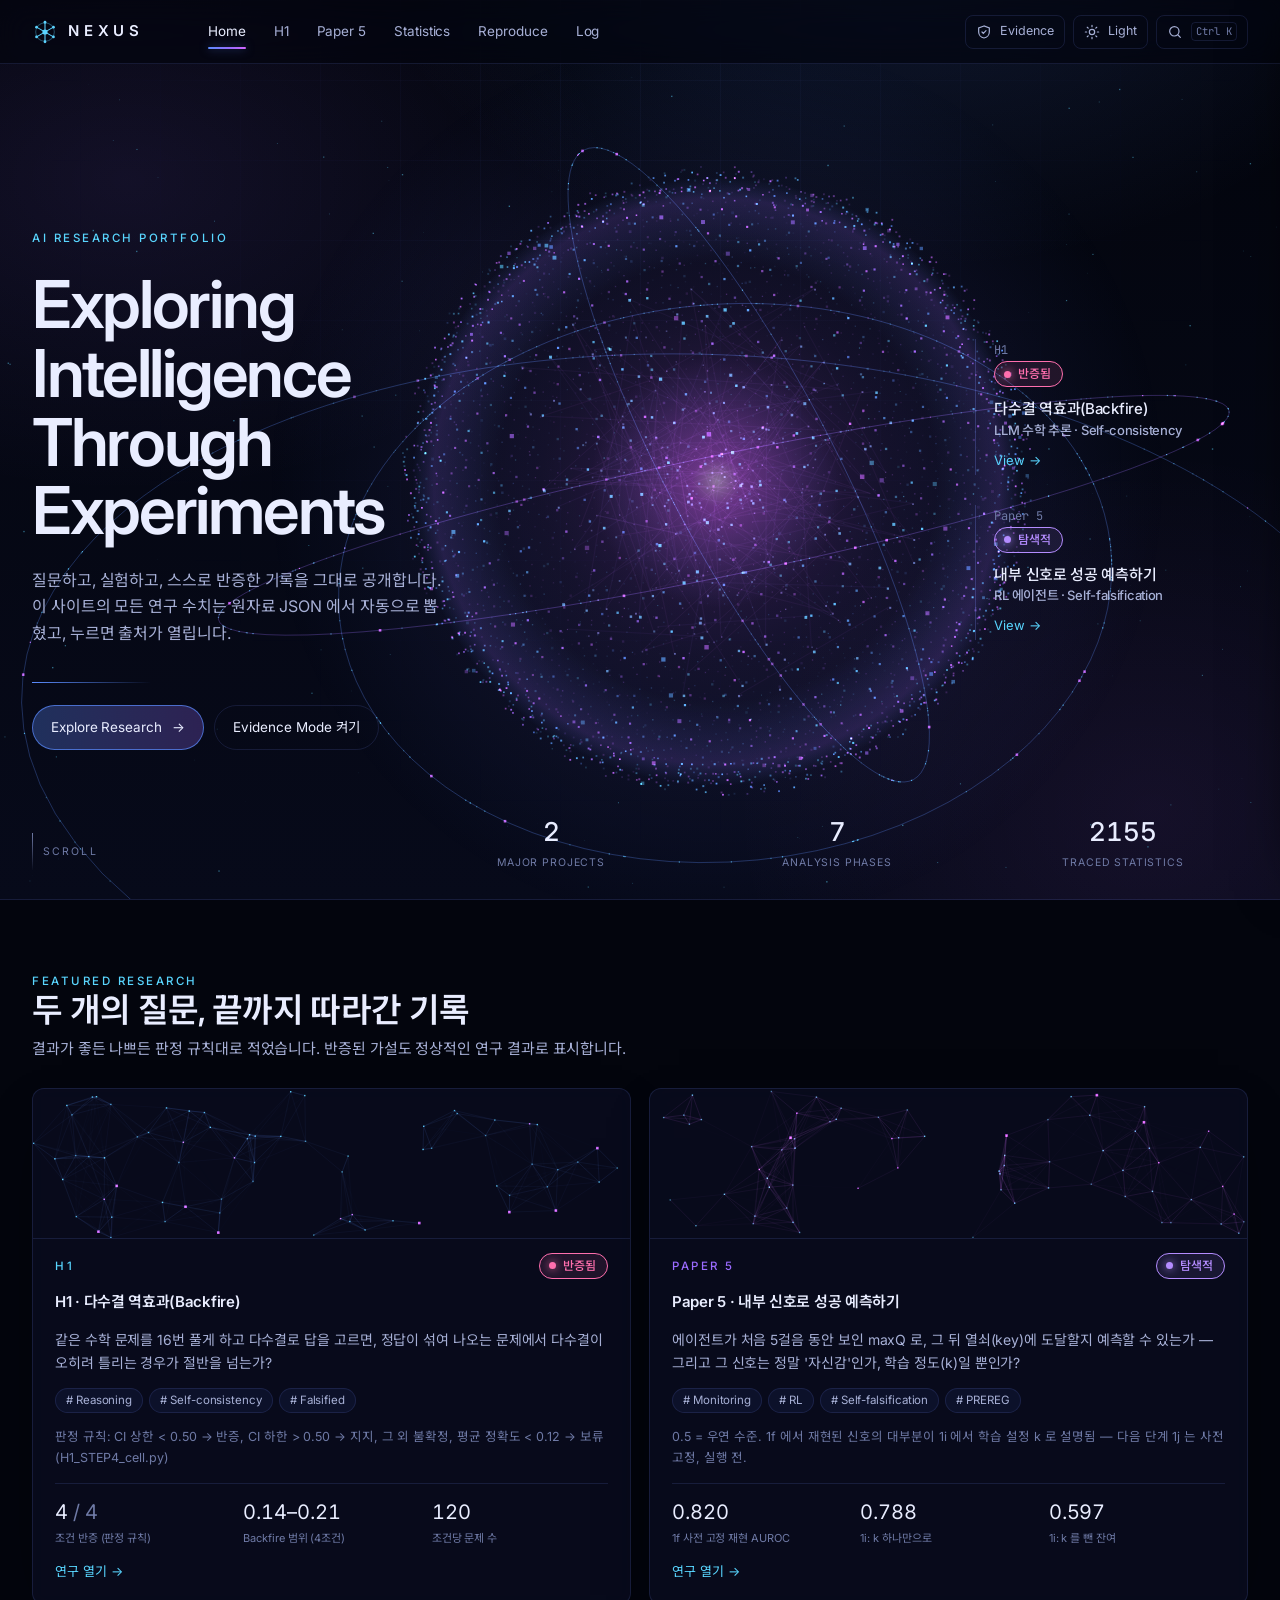
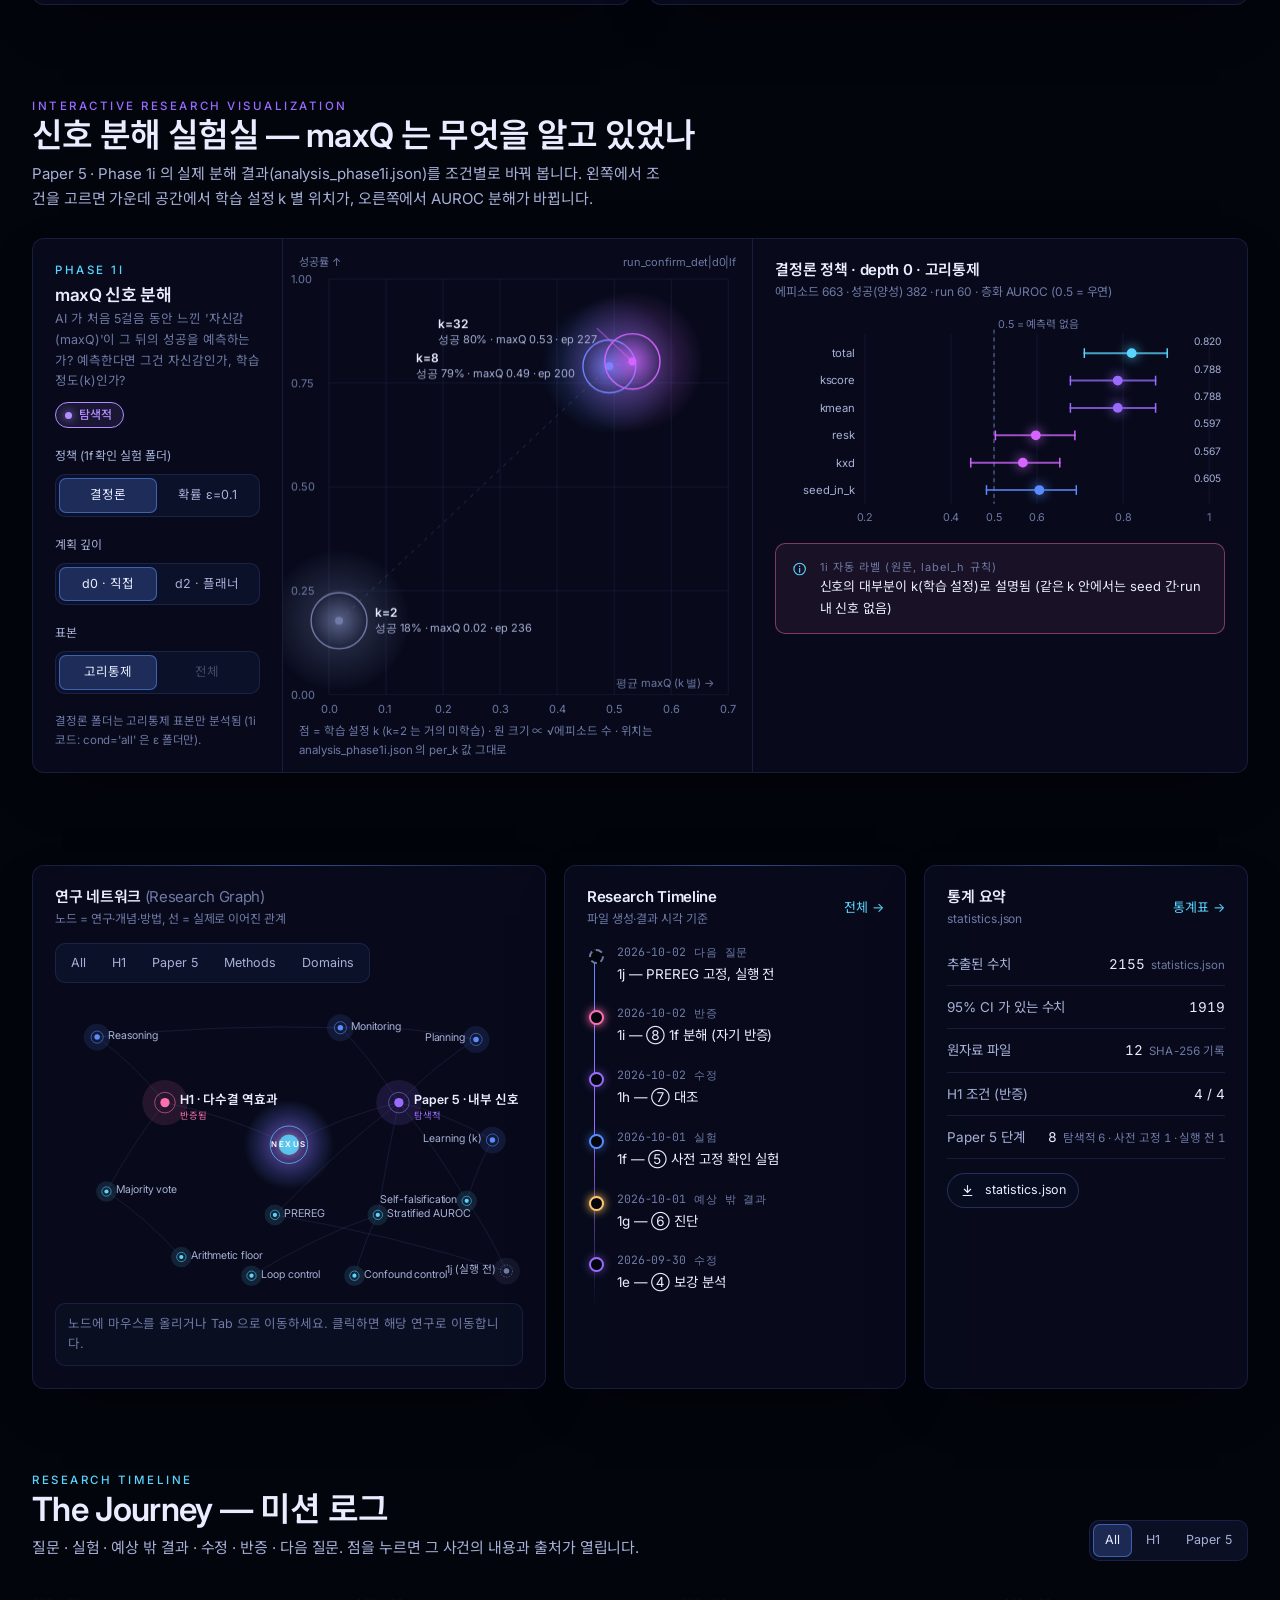
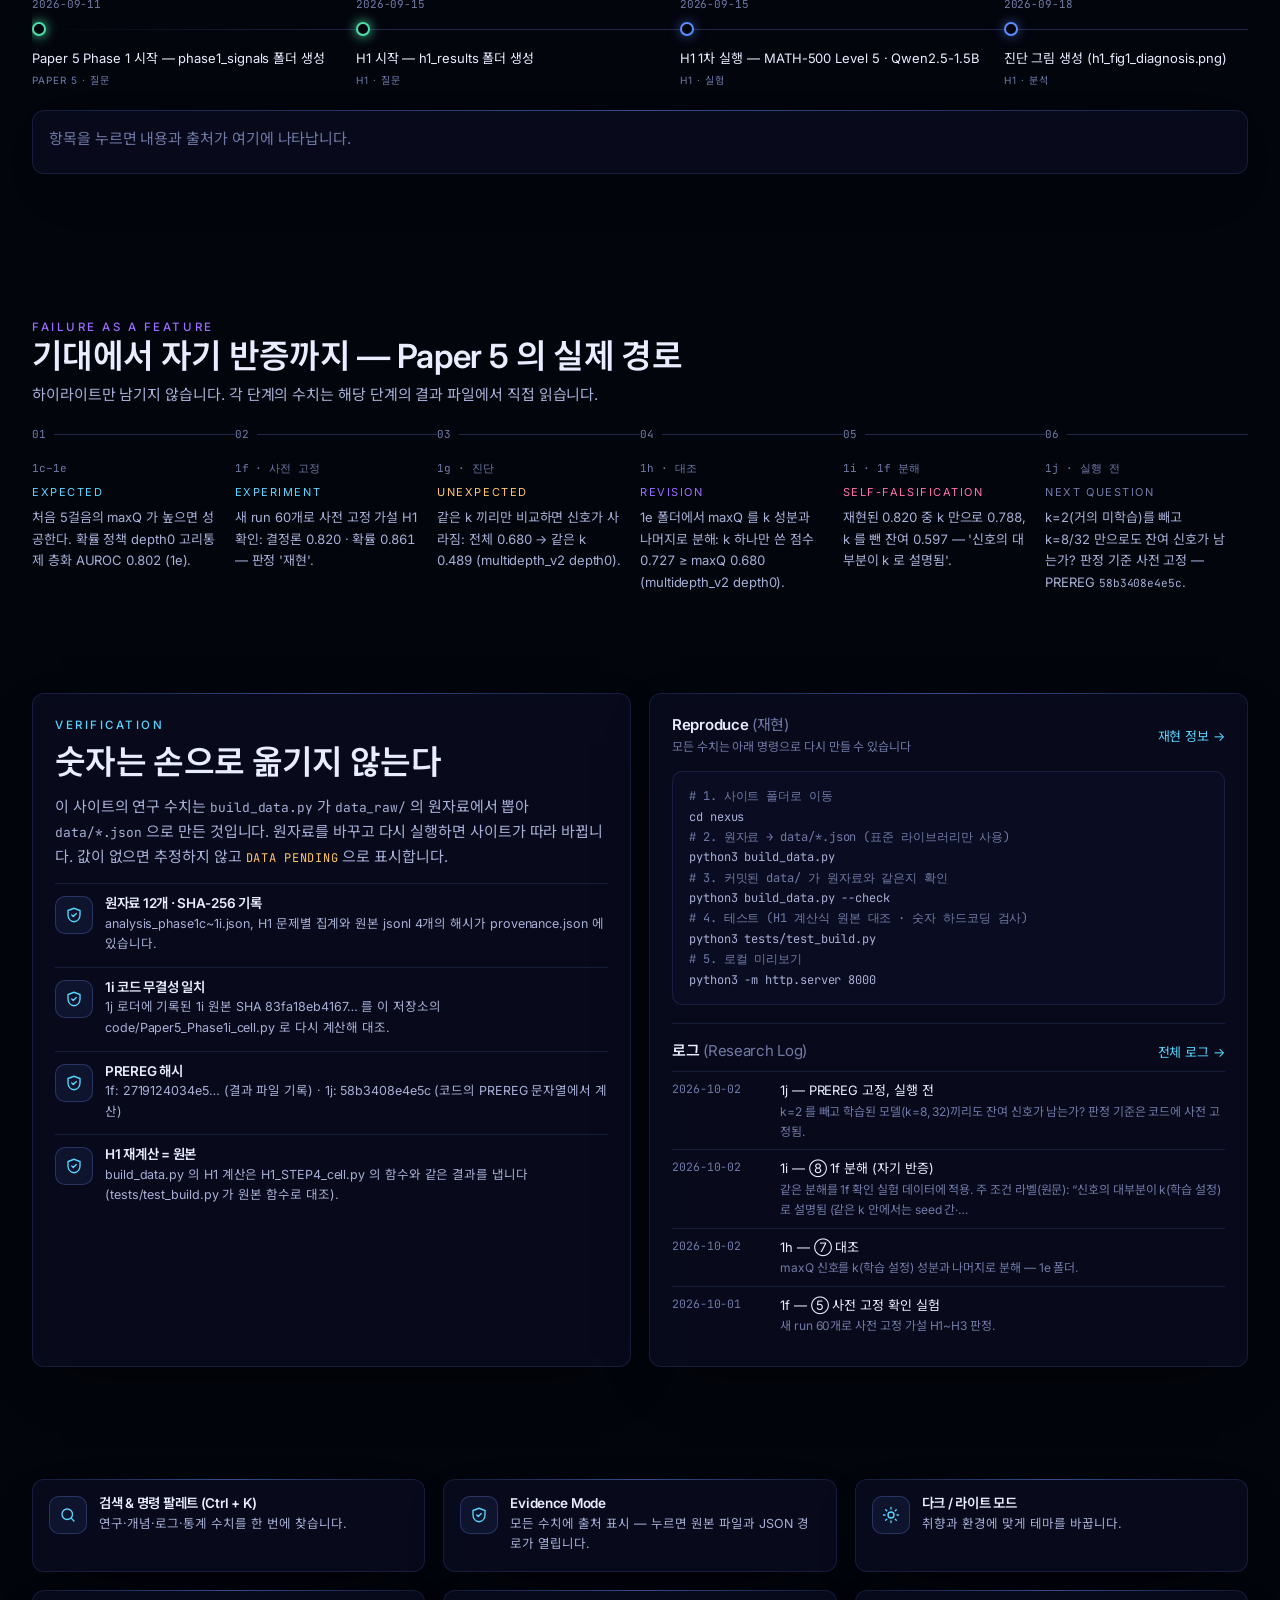
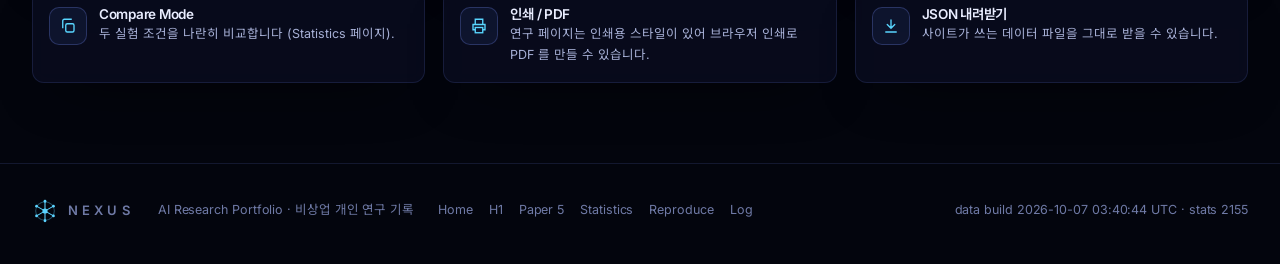
==== index.html @ f52b0b46 "NEXUS: research portfolio site WIP — build_data.py, data, design system, home Co-Authored-By: Claude" ====
<!doctype html>
<html lang="ko" class="no-js">
<head>
<meta charset="utf-8">
<meta name="viewport" content="width=device-width, initial-scale=1">
<title>NEXUS — AI Research Portfolio</title>
<meta name="description" content="NEXUS: 실제 AI 실험(H1 다수결 역효과, Paper 5 내부 신호 모니터링)의 질문·실험·반증·재현 정보를 원자료에서 직접 보여 주는 연구 포트폴리오.">
<meta name="theme-color" content="#03050d">
<link rel="icon" href="assets/img/favicon.svg" type="image/svg+xml">
<link rel="preconnect" href="https://fonts.googleapis.com"><link rel="preconnect" href="https://fonts.gstatic.com" crossorigin>
<link href="https://fonts.googleapis.com/css2?family=Inter:wght@300;400;500;600&family=JetBrains+Mono:wght@400;500&family=Noto+Sans+KR:wght@300;400;500;600&display=swap" rel="stylesheet">
<link rel="stylesheet" href="assets/css/nexus.css">
<script>try{document.documentElement.dataset.theme=localStorage.getItem("nexus-theme")||"dark"}catch(e){document.documentElement.dataset.theme="dark"}</script>
</head>
<body data-root="./" data-page="home">
<a class="skip" href="#main">본문으로 건너뛰기</a>
<header id="nav"><noscript><nav class="wrap"><a href="./">NEXUS</a> · <a href="h1/">H1</a> · <a href="paper5/">Paper 5</a> · <a href="statistics/">Statistics</a> · <a href="reproduce/">Reproduce</a> · <a href="log/">Log</a></nav></noscript></header>

<main id="main">
  <!-- HERO -->
  <section class="hero" aria-labelledby="hero-title">
    <div class="hero-canvas" aria-hidden="true"><canvas id="hero-canvas"></canvas></div>
    <div class="wrap">
      <div class="hero-left">
        <div class="kicker">AI Research Portfolio</div>
        <h1 class="h-display" id="hero-title">Exploring<br>Intelligence<br>Through<br>Experiments</h1>
        <p class="lead">질문하고, 실험하고, 스스로 반증한 기록을 그대로 공개합니다.<br>이 사이트의 모든 연구 수치는 원자료 JSON 에서 자동으로 뽑혔고, 누르면 출처가 열립니다.</p>
        <div class="rule"></div>
        <div style="display:flex;gap:10px;flex-wrap:wrap">
          <a class="btn primary" href="#research">Explore Research <span aria-hidden="true">→</span></a>
          <button class="btn ghost" type="button" id="hero-evidence">Evidence Mode 켜기</button>
        </div>
      </div>
      <div class="hero-right" id="hero-cards" aria-label="대표 연구"></div>
    </div>
    <div class="hero-stats" id="hero-stats" aria-label="사이트 요약 수치"></div>
    <div class="scroll-hint" aria-hidden="true">SCROLL</div>
  </section>

  <!-- FEATURED -->
  <section class="section" id="research" aria-labelledby="feat-title">
    <div class="wrap">
      <div class="section-head reveal">
        <div><div class="kicker">Featured Research</div><h2 class="h-section" id="feat-title">두 개의 질문, 끝까지 따라간 기록</h2>
        <p>결과가 좋든 나쁘든 판정 규칙대로 적었습니다. 반증된 가설도 정상적인 연구 결과로 표시합니다.</p></div>
      </div>
      <div class="grid g2" id="feat-cards"></div>
    </div>
  </section>

  <!-- LAB -->
  <section class="section" id="lab" aria-labelledby="lab-title" style="padding-top:20px">
    <div class="wrap">
      <div class="section-head reveal">
        <div><div class="kicker v">Interactive Research Visualization</div><h2 class="h-section" id="lab-title">신호 분해 실험실 — maxQ 는 무엇을 알고 있었나</h2>
        <p>Paper 5 · Phase 1i 의 실제 분해 결과(analysis_phase1i.json)를 조건별로 바꿔 봅니다. 왼쪽에서 조건을 고르면 가운데 공간에서 학습 설정 k 별 위치가, 오른쪽에서 AUROC 분해가 바뀝니다.</p></div>
      </div>
      <div class="panel lab reveal" id="lab-panel">
        <div class="ctrl" id="lab-ctrl"></div>
        <div class="stage"><div class="stage-top"><span>성공률 ↑</span><span id="lab-stage-key"></span></div><canvas id="lab-canvas" role="img" aria-label="학습 설정 k 별 평균 maxQ(가로)와 성공률(세로). 원 크기는 에피소드 수."></canvas><div class="stage-cap" id="lab-cap"></div></div>
        <div class="lab-out" id="lab-out"></div>
      </div>
    </div>
  </section>

  <!-- MAP / TIMELINE / STATS -->
  <section class="section" id="map" aria-labelledby="map-title" style="padding-top:20px">
    <div class="wrap">
      <div class="grid g-12-5" style="grid-template-columns:minmax(0,1.35fr) minmax(0,.9fr) minmax(0,.85fr)">
        <div class="panel reveal">
          <div class="panel-title"><div><h3 id="map-title">연구 네트워크 <span class="faint" style="font-weight:400">(Research Graph)</span></h3><div class="sub">노드 = 연구·개념·방법, 선 = 실제로 이어진 관계</div></div></div>
          <div id="graph"></div>
        </div>
        <div class="panel reveal">
          <div class="panel-title"><div><h3>Research Timeline</h3><div class="sub">파일 생성·결과 시각 기준</div></div><a class="link-arrow" href="log/">전체 →</a></div>
          <ul class="tl" id="tl-mini"></ul>
        </div>
        <div class="panel reveal">
          <div class="panel-title"><div><h3>통계 요약</h3><div class="sub">statistics.json</div></div><a class="link-arrow" href="statistics/">통계표 →</a></div>
          <div id="stat-summary"></div>
        </div>
      </div>
      <style>@media (max-width:1080px){#map .grid{grid-template-columns:minmax(0,1fr)!important}}</style>
    </div>
  </section>

  <!-- MISSION LOG -->
  <section class="section" id="mission" aria-labelledby="mission-title" style="padding-top:10px">
    <div class="wrap">
      <div class="section-head reveal"><div><div class="kicker">Research Timeline</div><h2 class="h-section" id="mission-title">The Journey — 미션 로그</h2>
        <p>질문 · 실험 · 예상 밖 결과 · 수정 · 반증 · 다음 질문. 점을 누르면 그 사건의 내용과 출처가 열립니다.</p></div>
        <div class="seg" role="group" aria-label="타임라인 필터" id="tl-filter"><button aria-pressed="true" data-f="all">All</button><button aria-pressed="false" data-f="h1">H1</button><button aria-pressed="false" data-f="paper5">Paper 5</button></div>
      </div>
      <div id="htl" class="reveal"></div>
    </div>
  </section>

  <!-- FAILURE CHAIN -->
  <section class="section" id="chain" aria-labelledby="chain-title">
    <div class="wrap">
      <div class="section-head reveal"><div><div class="kicker v">Failure as a Feature</div><h2 class="h-section" id="chain-title">기대에서 자기 반증까지 — Paper 5 의 실제 경로</h2>
        <p>하이라이트만 남기지 않습니다. 각 단계의 수치는 해당 단계의 결과 파일에서 직접 읽습니다.</p></div></div>
      <div class="chain reveal" id="chain-steps"></div>
    </div>
  </section>

  <!-- VERIFICATION -->
  <section class="section" id="verify" aria-labelledby="verify-title" style="padding-top:10px">
    <div class="wrap">
      <div class="grid g2">
        <div class="panel reveal">
          <div class="kicker">Verification</div>
          <h2 class="h-section" id="verify-title" style="margin:8px 0 14px">숫자는 손으로 옮기지 않는다</h2>
          <p class="muted">이 사이트의 연구 수치는 <code>build_data.py</code> 가 <code>data_raw/</code> 의 원자료에서 뽑아 <code>data/*.json</code> 으로 만든 것입니다. 원자료를 바꾸고 다시 실행하면 사이트가 따라 바뀝니다. 값이 없으면 추정하지 않고 <span class="pending">DATA PENDING</span> 으로 표시합니다.</p>
          <div id="verify-list"></div>
        </div>
        <div class="panel reveal">
          <div class="panel-title"><div><h3>Reproduce <span class="faint" style="font-weight:400">(재현)</span></h3><div class="sub">모든 수치는 아래 명령으로 다시 만들 수 있습니다</div></div><a class="link-arrow" href="reproduce/">재현 정보 →</a></div>
          <div class="code-block"><span class="c"># 1. 사이트 폴더로 이동</span>
cd nexus
<span class="c"># 2. 원자료 → data/*.json (표준 라이브러리만 사용)</span>
python3 build_data.py
<span class="c"># 3. 커밋된 data/ 가 원자료와 같은지 확인</span>
python3 build_data.py --check
<span class="c"># 4. 테스트 (H1 계산식 원본 대조 · 숫자 하드코딩 검사)</span>
python3 tests/test_build.py
<span class="c"># 5. 로컬 미리보기</span>
python3 -m http.server 8000</div>
          <hr class="divider">
          <div class="panel-title" style="margin-bottom:8px"><h3>로그 <span class="faint" style="font-weight:400">(Research Log)</span></h3><a class="link-arrow" href="log/">전체 로그 →</a></div>
          <div id="log-mini"></div>
        </div>
      </div>
    </div>
  </section>

  <!-- TOOLS -->
  <section class="section-sm" aria-labelledby="tools-title">
    <div class="wrap">
      <h2 class="sr-only" id="tools-title">사이트 기능</h2>
      <div class="grid g3 reveal" id="tools"></div>
    </div>
  </section>
</main>

<footer id="footer"></footer>
<script src="assets/js/core.js" defer></script>
<script src="assets/js/viz.js" defer></script>
<script src="assets/js/components.js" defer></script>
<script src="assets/js/lab.js" defer></script>
<script src="assets/js/home.js" defer></script>
</body>
</html>
---- assets/css/nexus.css ----
/* NEXUS — design system
   Dark cinematic research lab (default) + light mode. Tokens first, components after. */

:root {
  --bg: #03050d;
  --bg-2: #070a1a;
  --panel: rgba(12, 16, 38, 0.62);
  --panel-solid: #0b0f24;
  --panel-2: rgba(18, 24, 56, 0.55);
  --line: rgba(124, 142, 255, 0.14);
  --line-2: rgba(124, 142, 255, 0.26);
  --text: #e9edff;
  --text-2: #a7b0d6;
  --text-3: #6f7aa6;
  --blue: #5b8cff;
  --cyan: #59d6ff;
  --violet: #9b6bff;
  --magenta: #d466ff;
  --rose: #ff6fae;
  --green: #4ee0a8;
  --amber: #ffc66b;
  --glow-blue: rgba(91, 140, 255, 0.55);
  --glow-violet: rgba(155, 107, 255, 0.5);
  --grad: linear-gradient(90deg, var(--blue), var(--violet) 60%, var(--magenta));
  --radius: 12px;
  --radius-sm: 8px;
  --shadow: 0 20px 60px -30px rgba(0, 0, 0, 0.9);
  --font: "Inter", "Noto Sans KR", system-ui, -apple-system, "Segoe UI", sans-serif;
  --mono: "JetBrains Mono", ui-monospace, SFMono-Regular, Menlo, monospace;
  --nav-h: 64px;
  --maxw: 1320px;
  --chart-grid: rgba(124, 142, 255, 0.10);
  --chart-axis: #6f7aa6;
  --st-prereg: #59d6ff;
  --st-explore: #b48cff;
  --st-falsified: #ff6fae;
  --st-notrun: #8a93b8;
  color-scheme: dark;
}

:root[data-theme="light"] {
  --bg: #f4f6fc;
  --bg-2: #eaeefa;
  --panel: rgba(255, 255, 255, 0.82);
  --panel-solid: #ffffff;
  --panel-2: rgba(238, 242, 255, 0.9);
  --line: rgba(40, 60, 140, 0.12);
  --line-2: rgba(40, 60, 140, 0.22);
  --text: #0e1330;
  --text-2: #3d4670;
  --text-3: #6a7299;
  --blue: #2f5fe0;
  --cyan: #0a8fb8;
  --violet: #6b3fe0;
  --magenta: #a332d6;
  --rose: #d1336f;
  --green: #0f9c6a;
  --amber: #b07800;
  --glow-blue: rgba(47, 95, 224, 0.25);
  --glow-violet: rgba(107, 63, 224, 0.22);
  --shadow: 0 18px 50px -32px rgba(20, 30, 80, 0.45);
  --chart-grid: rgba(40, 60, 140, 0.10);
  --chart-axis: #6a7299;
  --st-prereg: #0a8fb8;
  --st-explore: #6b3fe0;
  --st-falsified: #d1336f;
  --st-notrun: #6a7299;
  color-scheme: light;
}

* { box-sizing: border-box; }
html { scroll-behavior: smooth; -webkit-text-size-adjust: 100%; }
@media (prefers-reduced-motion: reduce) { html { scroll-behavior: auto; } }
body {
  margin: 0;
  background: var(--bg);
  color: var(--text);
  font: 15px/1.65 var(--font);
  letter-spacing: -0.005em;
  overflow-x: hidden;
  -webkit-font-smoothing: antialiased;
}
body::before { /* atmospheric field */
  content: ""; position: fixed; inset: 0; z-index: -2; pointer-events: none;
  background:
    radial-gradient(900px 600px at 70% -10%, rgba(91, 140, 255, 0.16), transparent 60%),
    radial-gradient(800px 520px at 10% 20%, rgba(155, 107, 255, 0.10), transparent 60%),
    radial-gradient(700px 600px at 90% 90%, rgba(212, 102, 255, 0.07), transparent 60%),
    linear-gradient(180deg, var(--bg) 0%, var(--bg-2) 100%);
}
:root[data-theme="light"] body::before {
  background:
    radial-gradient(900px 600px at 70% -10%, rgba(47, 95, 224, 0.10), transparent 60%),
    radial-gradient(800px 520px at 10% 20%, rgba(107, 63, 224, 0.07), transparent 60%),
    linear-gradient(180deg, var(--bg) 0%, var(--bg-2) 100%);
}
body::after { /* faint technical grid */
  content: ""; position: fixed; inset: 0; z-index: -1; pointer-events: none; opacity: .5;
  background-image: linear-gradient(var(--chart-grid) 1px, transparent 1px), linear-gradient(90deg, var(--chart-grid) 1px, transparent 1px);
  background-size: 80px 80px;
  mask-image: radial-gradient(ellipse at 50% 0%, #000 0%, transparent 70%);
  -webkit-mask-image: radial-gradient(ellipse at 50% 0%, #000 0%, transparent 70%);
}

a { color: inherit; text-decoration: none; }
a:hover { color: var(--cyan); }
img, svg, canvas { display: block; max-width: 100%; }
h1, h2, h3, h4 { margin: 0; font-weight: 600; letter-spacing: -0.02em; line-height: 1.15; }
p { margin: 0 0 .9em; }
code, .mono { font-family: var(--mono); font-size: .86em; }
:focus-visible { outline: 2px solid var(--cyan); outline-offset: 3px; border-radius: 6px; }
.sr-only { position: absolute; width: 1px; height: 1px; padding: 0; margin: -1px; overflow: hidden; clip: rect(0 0 0 0); white-space: nowrap; border: 0; }
.skip { position: absolute; left: 16px; top: -80px; z-index: 200; background: var(--panel-solid); padding: 8px 14px; border: 1px solid var(--line-2); border-radius: 8px; }
.skip:focus { top: 12px; }

.wrap { max-width: var(--maxw); margin: 0 auto; padding: 0 32px; }
@media (max-width: 720px) { .wrap { padding: 0 16px; } }

/* ------------------------------------------------ nav */
.nav {
  position: sticky; top: 0; z-index: 80; height: var(--nav-h);
  backdrop-filter: blur(14px) saturate(140%); -webkit-backdrop-filter: blur(14px) saturate(140%);
  background: color-mix(in srgb, var(--bg) 70%, transparent);
  border-bottom: 1px solid var(--line);
}
.nav .wrap { height: 100%; display: flex; align-items: center; gap: 28px; }
.brand { display: flex; align-items: center; gap: 10px; font-weight: 600; letter-spacing: .32em; font-size: 15px; }
.brand svg { width: 26px; height: 26px; }
.nav-links { display: flex; gap: 4px; margin-left: 24px; }
.nav-links a { padding: 8px 12px; border-radius: 8px; color: var(--text-2); font-size: 13.5px; position: relative; }
.nav-links a:hover { color: var(--text); background: var(--panel-2); }
.nav-links a[aria-current="page"] { color: var(--text); }
.nav-links a[aria-current="page"]::after { content: ""; position: absolute; left: 12px; right: 12px; bottom: 2px; height: 2px; border-radius: 2px; background: var(--grad); box-shadow: 0 0 10px var(--glow-blue); }
.nav-tools { margin-left: auto; display: flex; align-items: center; gap: 8px; }
.icon-btn {
  display: inline-flex; align-items: center; gap: 8px; height: 34px; padding: 0 10px;
  border: 1px solid var(--line); border-radius: 8px; background: transparent; color: var(--text-2);
  font: inherit; font-size: 12.5px; cursor: pointer;
}
.icon-btn:hover { color: var(--text); border-color: var(--line-2); background: var(--panel-2); }
.icon-btn svg { width: 16px; height: 16px; }
.icon-btn kbd { font-family: var(--mono); font-size: 10.5px; color: var(--text-3); border: 1px solid var(--line); border-radius: 4px; padding: 0 4px; }
.icon-btn[aria-pressed="true"] { color: var(--cyan); border-color: color-mix(in srgb, var(--cyan) 50%, transparent); box-shadow: 0 0 0 3px color-mix(in srgb, var(--cyan) 12%, transparent); }
.menu-btn { display: none; }
@media (max-width: 960px) {
  .nav-links { display: none; position: absolute; top: var(--nav-h); left: 0; right: 0; flex-direction: column; margin: 0; padding: 12px 16px 18px; background: var(--panel-solid); border-bottom: 1px solid var(--line); }
  .nav.open .nav-links { display: flex; }
  .nav-links a { padding: 12px; font-size: 15px; }
  .menu-btn { display: inline-flex; }
  .nav-tools .label-wide { display: none; }
}

/* ------------------------------------------------ type */
.kicker { font-size: 11.5px; letter-spacing: .22em; text-transform: uppercase; color: var(--cyan); font-weight: 500; }
.kicker.v { color: var(--violet); }
.h-display { font-size: clamp(38px, 5.2vw, 66px); font-weight: 600; letter-spacing: -0.035em; line-height: 1.04; }
.h-section { font-size: clamp(24px, 2.6vw, 34px); }
.h-card { font-size: 18px; }
.lead { font-size: 16.5px; color: var(--text-2); max-width: 62ch; }
.muted { color: var(--text-2); }
.faint { color: var(--text-3); }
.grad-text { background: var(--grad); -webkit-background-clip: text; background-clip: text; color: transparent; }
.tag-row { display: flex; flex-wrap: wrap; gap: 6px; }
.tag { font-size: 11.5px; color: var(--text-2); border: 1px solid var(--line); border-radius: 999px; padding: 2px 10px; background: var(--panel-2); }

/* ------------------------------------------------ layout blocks */
section { position: relative; }
.section { padding: 72px 0; }
.section-sm { padding: 40px 0; }
.section-head { display: flex; align-items: end; justify-content: space-between; gap: 24px; margin-bottom: 26px; flex-wrap: wrap; }
.section-head p { margin: 8px 0 0; color: var(--text-2); max-width: 70ch; }
.grid { display: grid; gap: 18px; }
.g2 { grid-template-columns: repeat(2, minmax(0, 1fr)); }
.g3 { grid-template-columns: repeat(3, minmax(0, 1fr)); }
.g4 { grid-template-columns: repeat(4, minmax(0, 1fr)); }
.g-12-5 { grid-template-columns: minmax(0, 1.4fr) minmax(0, 1fr); }
@media (max-width: 1080px) { .g4 { grid-template-columns: repeat(2, minmax(0, 1fr)); } .g3 { grid-template-columns: repeat(2, minmax(0, 1fr)); } }
@media (max-width: 760px) { .g2, .g3, .g4, .g-12-5 { grid-template-columns: minmax(0, 1fr); } .section { padding: 52px 0; } }

.panel {
  position: relative; background: var(--panel); border: 1px solid var(--line); border-radius: var(--radius);
  padding: 22px; box-shadow: var(--shadow);
  backdrop-filter: blur(10px); -webkit-backdrop-filter: blur(10px);
}
.panel::before { /* top hairline glow */
  content: ""; position: absolute; left: 18px; right: 18px; top: -1px; height: 1px;
  background: linear-gradient(90deg, transparent, color-mix(in srgb, var(--blue) 60%, transparent), transparent);
  opacity: .7; pointer-events: none;
}
.panel.tight { padding: 16px; }
.panel h3 { font-size: 15px; font-weight: 600; margin-bottom: 4px; }
.panel-title { display: flex; align-items: center; justify-content: space-between; gap: 12px; margin-bottom: 14px; }
.panel-title .sub { font-size: 12px; color: var(--text-3); }
.divider { height: 1px; background: var(--line); margin: 18px 0; border: 0; }

/* ------------------------------------------------ buttons */
.btn {
  display: inline-flex; align-items: center; gap: 10px; padding: 10px 18px; border-radius: 999px;
  border: 1px solid var(--line-2); background: color-mix(in srgb, var(--panel-solid) 60%, transparent); color: var(--text);
  font: inherit; font-size: 13.5px; cursor: pointer; transition: border-color .2s, box-shadow .2s, transform .2s;
}
.btn:hover { border-color: var(--blue); box-shadow: 0 0 0 4px color-mix(in srgb, var(--blue) 14%, transparent), 0 0 24px -6px var(--glow-blue); color: var(--text); }
.btn svg { width: 15px; height: 15px; }
.btn.primary { background: linear-gradient(90deg, color-mix(in srgb, var(--blue) 30%, transparent), color-mix(in srgb, var(--violet) 26%, transparent)); border-color: color-mix(in srgb, var(--blue) 70%, transparent); }
.btn.sm { padding: 6px 12px; font-size: 12.5px; }
.btn.ghost { border-color: var(--line); background: transparent; }
.link-arrow { display: inline-flex; align-items: center; gap: 6px; color: var(--cyan); font-size: 13px; }
.link-arrow:hover { gap: 10px; }

.seg { display: inline-flex; border: 1px solid var(--line); border-radius: 10px; padding: 3px; gap: 2px; background: var(--panel-2); flex-wrap: wrap; }
.seg button {
  border: 0; background: transparent; color: var(--text-2); font: inherit; font-size: 12.5px; padding: 6px 12px; border-radius: 7px; cursor: pointer;
}
.seg button:hover { color: var(--text); }
.seg button[aria-pressed="true"], .seg button[aria-selected="true"] { background: color-mix(in srgb, var(--blue) 22%, transparent); color: var(--text); box-shadow: inset 0 0 0 1px color-mix(in srgb, var(--blue) 55%, transparent); }

select.field, input.field {
  height: 36px; border: 1px solid var(--line); background: var(--panel-2); color: var(--text); border-radius: 8px; padding: 0 10px; font: inherit; font-size: 13px;
}
select.field:focus, input.field:focus { outline: none; border-color: var(--blue); box-shadow: 0 0 0 3px color-mix(in srgb, var(--blue) 18%, transparent); }

/* ------------------------------------------------ status badges */
.badge {
  display: inline-flex; align-items: center; gap: 7px; font-size: 12px; font-weight: 500; padding: 3px 11px 3px 9px; border-radius: 999px;
  border: 1px solid currentColor; white-space: nowrap; line-height: 1.5;
  background: color-mix(in srgb, currentColor 10%, transparent);
}
.badge::before { content: ""; width: 7px; height: 7px; border-radius: 50%; background: currentColor; box-shadow: 0 0 10px currentColor; }
.badge.preregistered { color: var(--st-prereg); }
.badge.exploratory { color: var(--st-explore); }
.badge.falsified { color: var(--st-falsified); }
.badge.not_run { color: var(--st-notrun); border-style: dashed; background: transparent; }
.badge.not_run::before { box-shadow: none; background: transparent; border: 1.5px solid currentColor; width: 5px; height: 5px; }
.badge.pending { color: var(--amber); border-style: dashed; }

/* ------------------------------------------------ hero */
.hero { min-height: calc(100vh - var(--nav-h)); min-height: calc(100svh - var(--nav-h)); display: flex; align-items: stretch; position: relative; overflow: hidden; border-bottom: 1px solid var(--line); }
.hero-canvas { position: absolute; inset: 0; z-index: 0; }
.hero-canvas canvas { width: 100%; height: 100%; }
.hero .wrap { position: relative; z-index: 2; display: grid; grid-template-columns: minmax(0, 1.05fr) minmax(0, 1.25fr) minmax(220px, .7fr); gap: 24px; width: 100%; padding-top: 56px; padding-bottom: 40px; }
.hero-left { display: flex; flex-direction: column; justify-content: center; gap: 22px; max-width: 560px; }
.hero-left .lead { font-size: 16px; }
.hero-left .rule { width: 120px; height: 1px; background: linear-gradient(90deg, var(--blue), transparent); }
.hero-right { grid-column: 3; display: flex; flex-direction: column; justify-content: center; gap: 30px; }
.hero-card { border-left: 1px solid var(--line-2); padding: 2px 0 2px 18px; }
.hero-card .kk { font-family: var(--mono); font-size: 12px; color: var(--text-3); }
.hero-card h3 { font-size: 15px; font-weight: 500; margin: 4px 0 8px; line-height: 1.35; }
.hero-card .badge { margin-bottom: 8px; }
.hero-stats { position: absolute; z-index: 2; right: 32px; bottom: 28px; display: flex; gap: 36px; }
.hero-stats .st { text-align: center; }
.hero-stats .num { font-size: 26px; font-weight: 500; font-variant-numeric: tabular-nums; }
.hero-stats .lab { font-size: 10.5px; color: var(--text-3); letter-spacing: .08em; text-transform: uppercase; }
.scroll-hint { position: absolute; z-index: 2; left: 32px; bottom: 28px; display: flex; align-items: center; gap: 10px; font-size: 10.5px; letter-spacing: .2em; color: var(--text-3); }
.scroll-hint::before { content: ""; width: 1px; height: 38px; background: linear-gradient(var(--text-3), transparent); }
@media (max-width: 1080px) {
  .hero .wrap { grid-template-columns: minmax(0, 1fr); }
  .hero-right { grid-column: 1; flex-direction: row; flex-wrap: wrap; gap: 18px; }
  .hero-card { flex: 1 1 240px; background: color-mix(in srgb, var(--panel-solid) 55%, transparent); border: 1px solid var(--line); border-radius: 10px; padding: 14px 16px; }
  .hero-stats { position: static; justify-content: flex-start; margin-top: 8px; }
  .scroll-hint { display: none; }
  .hero-canvas { opacity: .55; }
}
@media (max-width: 720px) { .hero-stats { gap: 22px; } .hero-stats .num { font-size: 22px; } }

/* page hero (subpages) */
.page-hero { padding: 54px 0 34px; border-bottom: 1px solid var(--line); position: relative; overflow: hidden; }
.page-hero .crumb { font-size: 12.5px; color: var(--text-3); margin-bottom: 16px; display: inline-flex; gap: 8px; align-items: center; }
.page-hero .crumb a:hover { color: var(--cyan); }
.page-hero .title-row { display: flex; align-items: center; gap: 14px; flex-wrap: wrap; }
.page-hero .q { font-size: clamp(18px, 2vw, 22px); margin: 14px 0 12px; max-width: 46ch; font-weight: 500; line-height: 1.45; }
.page-hero .bg-viz { position: absolute; right: -60px; top: -40px; width: 620px; height: 420px; opacity: .85; z-index: -1; pointer-events: none; }
@media (max-width: 960px) { .page-hero .bg-viz { opacity: .3; } }

.meta-row { display: grid; grid-template-columns: repeat(5, minmax(0, 1fr)); gap: 0; margin-top: 26px; border-top: 1px solid var(--line); border-bottom: 1px solid var(--line); }
.meta-row > div { padding: 14px 16px 14px 0; border-right: 1px solid var(--line); min-width: 0; }
.meta-row > div + div { padding-left: 16px; }
.meta-row > div:last-child { border-right: 0; }
.meta-row .lab { font-size: 11px; color: var(--text-3); letter-spacing: .04em; }
.meta-row .val { font-size: 15px; font-variant-numeric: tabular-nums; margin-top: 2px; overflow-wrap: anywhere; }
.meta-row .val.mono { font-size: 12.5px; }
@media (max-width: 900px) { .meta-row { grid-template-columns: repeat(2, minmax(0, 1fr)); } .meta-row > div { border-right: 0; border-bottom: 1px solid var(--line); padding-left: 0 !important; } }

/* subnav (tabs on research pages) */
.subnav { position: sticky; top: var(--nav-h); z-index: 60; background: color-mix(in srgb, var(--bg) 80%, transparent); backdrop-filter: blur(12px); -webkit-backdrop-filter: blur(12px); border-bottom: 1px solid var(--line); }
.subnav .wrap { display: flex; gap: 2px; overflow-x: auto; scrollbar-width: none; }
.subnav .wrap::-webkit-scrollbar { display: none; }
.subnav a { padding: 12px 14px; font-size: 13px; color: var(--text-2); white-space: nowrap; border-bottom: 2px solid transparent; }
.subnav a:hover { color: var(--text); }
.subnav a.active { color: var(--text); border-bottom-color: var(--blue); }

/* ------------------------------------------------ stats / numbers */
.num { font-variant-numeric: tabular-nums; }
.bignum { font-size: 34px; font-weight: 500; letter-spacing: -0.02em; font-variant-numeric: tabular-nums; line-height: 1.1; }
.ci { font-family: var(--mono); font-size: 12px; color: var(--text-3); }
.kpi { display: flex; flex-direction: column; gap: 4px; }
.kpi .lab { font-size: 12px; color: var(--text-2); }
.kpi .sub { font-size: 12px; color: var(--text-3); }

[data-stat] { cursor: pointer; border-radius: 4px; transition: box-shadow .15s, background .15s; }
[data-stat]:hover { box-shadow: 0 0 0 1px color-mix(in srgb, var(--cyan) 55%, transparent); background: color-mix(in srgb, var(--cyan) 8%, transparent); }
body.evidence-on [data-stat] { box-shadow: 0 0 0 1px color-mix(in srgb, var(--cyan) 70%, transparent), 0 0 14px -4px var(--cyan); background: color-mix(in srgb, var(--cyan) 7%, transparent); }
.pending { color: var(--amber); font-family: var(--mono); font-size: 12px; letter-spacing: .06em; }

/* ------------------------------------------------ tables */
.table-wrap { overflow-x: auto; border: 1px solid var(--line); border-radius: 10px; }
table.t { width: 100%; border-collapse: collapse; font-size: 13px; }
table.t th, table.t td { padding: 10px 12px; text-align: left; border-bottom: 1px solid var(--line); white-space: nowrap; }
table.t th { font-size: 11.5px; font-weight: 500; color: var(--text-3); letter-spacing: .03em; background: var(--panel-2); position: sticky; top: 0; }
table.t td.num, table.t th.num { text-align: right; font-variant-numeric: tabular-nums; }
table.t tr:last-child td { border-bottom: 0; }
table.t tbody tr:hover td { background: color-mix(in srgb, var(--blue) 6%, transparent); }
table.t .hl td { background: color-mix(in srgb, var(--violet) 9%, transparent); }
table.t th button { all: unset; cursor: pointer; display: inline-flex; gap: 4px; align-items: center; }
table.t th button:focus-visible { outline: 2px solid var(--cyan); }
table.t td.wrap-cell { white-space: normal; min-width: 220px; }

/* ------------------------------------------------ charts */
.chart { width: 100%; position: relative; }
.chart svg { width: 100%; height: auto; overflow: visible; }
.chart text { fill: var(--chart-axis); font: 11px var(--font); }
.chart .grid line { stroke: var(--chart-grid); }
.chart .axis line, .chart .axis path { stroke: var(--line-2); }
.chart .ref { stroke: var(--text-3); stroke-dasharray: 4 4; }
.chart .ref-strong { stroke: var(--rose); stroke-dasharray: 3 4; }
.legend { display: flex; flex-wrap: wrap; gap: 14px; font-size: 12px; color: var(--text-2); margin-top: 8px; }
.legend i { display: inline-block; width: 18px; height: 3px; border-radius: 2px; vertical-align: middle; margin-right: 6px; }
.legend i.dot { width: 9px; height: 9px; border-radius: 50%; }
.chart-desc { font-size: 12px; color: var(--text-3); margin-top: 8px; }
.tooltip { position: fixed; z-index: 150; pointer-events: none; background: var(--panel-solid); border: 1px solid var(--line-2); border-radius: 8px; padding: 8px 10px; font-size: 12px; box-shadow: var(--shadow); max-width: 280px; opacity: 0; transition: opacity .12s; }
.tooltip.on { opacity: 1; }

/* ------------------------------------------------ research cards */
.rcard { display: flex; flex-direction: column; gap: 14px; min-height: 100%; overflow: hidden; }
.rcard .rviz { height: 150px; margin: -22px -22px 0; border-bottom: 1px solid var(--line); position: relative; overflow: hidden; }
.rcard .rviz canvas { width: 100%; height: 100%; }
.rcard .row { display: flex; align-items: center; justify-content: space-between; gap: 12px; flex-wrap: wrap; }
.rcard .q { color: var(--text-2); font-size: 14px; }
.rcard .kpis { display: grid; grid-template-columns: repeat(3, minmax(0, 1fr)); gap: 12px; padding-top: 12px; border-top: 1px solid var(--line); }
.rcard .kpis .v { font-size: 20px; font-variant-numeric: tabular-nums; }
.rcard .kpis .l { font-size: 11px; color: var(--text-3); }

/* ------------------------------------------------ lab (interactive) */
.lab { display: grid; grid-template-columns: 250px minmax(0, 1fr) minmax(0, 1.05fr); gap: 0; padding: 0; overflow: hidden; }
.lab > div { padding: 22px; min-width: 0; }
.lab .ctrl { border-right: 1px solid var(--line); display: flex; flex-direction: column; gap: 18px; }
.lab .stage { border-right: 1px solid var(--line); position: relative; min-height: 380px; }
.lab .stage canvas { width: 100%; height: 100%; position: absolute; inset: 0; }
.lab .stage .stage-cap { position: absolute; left: 16px; bottom: 12px; right: 16px; font-size: 11.5px; color: var(--text-3); z-index: 2; }
.lab .stage .stage-top { position: absolute; left: 16px; top: 14px; right: 16px; z-index: 2; display: flex; justify-content: space-between; font-size: 11px; color: var(--text-3); }
.ctrl .seg { display: flex; width: 100%; flex-wrap: nowrap; }
.ctrl .seg button { flex: 1; padding: 7px 6px; }
.ctrl .seg button:disabled { opacity: .35; cursor: not-allowed; }
.ctrl .lab-label { font-size: 12px; color: var(--text-2); margin-bottom: 8px; display: block; }
.lab-out { display: flex; flex-direction: column; gap: 14px; }
@media (max-width: 1100px) { .lab { grid-template-columns: minmax(0, 1fr); } .lab .ctrl, .lab .stage { border-right: 0; border-bottom: 1px solid var(--line); } .lab .stage { min-height: 300px; } }

/* ------------------------------------------------ graph / timeline */
.graph-box { position: relative; }
.graph-box svg { aspect-ratio: 1000 / 640; height: auto !important; }
.graph-box svg { width: 100%; height: 100%; }
.graph-box .node circle.core { filter: drop-shadow(0 0 14px var(--glow-blue)); }
.graph-box .node text { fill: var(--text-2); font-size: 23px; pointer-events: none; }
.graph-box .node { cursor: pointer; }
.graph-box .node:focus-visible circle.ring { stroke: var(--cyan); stroke-width: 2; }
.graph-box .edge { stroke: var(--line-2); stroke-width: 1; transition: stroke .2s, opacity .2s; }
.graph-box .edge.on { stroke: var(--cyan); stroke-width: 1.6; }
.graph-box.dim .node:not(.on) { opacity: .28; }
.graph-box.dim .edge:not(.on) { opacity: .15; }
.graph-info { position: relative; margin-top: 8px; background: color-mix(in srgb, var(--panel-solid) 88%, transparent); border: 1px solid var(--line); border-radius: 10px; padding: 10px 12px; font-size: 12.5px; min-height: 46px; }
.graph-filter { margin-bottom: 12px; }

.tl { list-style: none; margin: 0; padding: 0; position: relative; }
.tl::before { content: ""; position: absolute; left: 7px; top: 6px; bottom: 6px; width: 1px; background: linear-gradient(var(--blue), var(--violet), transparent); }
.tl li { position: relative; padding: 0 0 18px 30px; }
.tl li::before { content: ""; position: absolute; left: 2px; top: 6px; width: 11px; height: 11px; border-radius: 50%; background: var(--bg); border: 2px solid var(--blue); box-shadow: 0 0 10px var(--glow-blue); }
.tl li[data-type="falsification"]::before { border-color: var(--rose); box-shadow: 0 0 10px var(--rose); }
.tl li[data-type="unexpected"]::before { border-color: var(--amber); box-shadow: 0 0 10px var(--amber); }
.tl li[data-type="revision"]::before { border-color: var(--violet); box-shadow: 0 0 10px var(--glow-violet); }
.tl li[data-type="next"]::before { border-style: dashed; border-color: var(--text-3); box-shadow: none; }
.tl li[data-type="question"]::before { border-color: var(--green); box-shadow: 0 0 10px var(--green); }
.tl .d { font-family: var(--mono); font-size: 11.5px; color: var(--text-3); }
.tl .t { font-size: 13.5px; margin-top: 1px; }
.tl .typ { font-size: 10.5px; letter-spacing: .08em; text-transform: uppercase; margin-left: 8px; color: var(--text-3); }
.tl button.t { all: unset; cursor: pointer; display: block; }
.tl button.t:hover { color: var(--cyan); }
.tl button.t:focus-visible { outline: 2px solid var(--cyan); }
.tl .det { font-size: 12.5px; color: var(--text-2); margin-top: 6px; display: none; }
.tl li.open .det { display: block; }

/* horizontal mission-log timeline */
.htl { position: relative; overflow-x: auto; padding: 8px 0 4px; scrollbar-width: thin; }
.htl-track { display: grid; grid-auto-flow: column; grid-auto-columns: minmax(170px, 1fr); position: relative; min-width: max-content; }
.htl-track::before { content: ""; position: absolute; left: 0; right: 0; top: 34px; height: 1px; background: linear-gradient(90deg, transparent, var(--line-2) 6%, var(--line-2) 94%, transparent); }
.htl-item { position: relative; padding: 0 16px 0 0; }
.htl-item .d { font-family: var(--mono); font-size: 11px; color: var(--text-3); height: 22px; }
.htl-item .dot { width: 14px; height: 14px; border-radius: 50%; border: 2px solid var(--blue); background: var(--bg); margin: 5px 0 14px; box-shadow: 0 0 12px var(--glow-blue); position: relative; z-index: 1; }
.htl-item[data-type="falsification"] .dot { border-color: var(--rose); box-shadow: 0 0 12px var(--rose); }
.htl-item[data-type="unexpected"] .dot { border-color: var(--amber); box-shadow: 0 0 12px var(--amber); }
.htl-item[data-type="revision"] .dot { border-color: var(--violet); }
.htl-item[data-type="question"] .dot { border-color: var(--green); box-shadow: 0 0 12px var(--green); }
.htl-item[data-type="next"] .dot { border-style: dashed; border-color: var(--text-3); box-shadow: none; }
.htl-item button { all: unset; cursor: pointer; display: block; font-size: 13px; line-height: 1.35; padding-right: 8px; }
.htl-item button:hover, .htl-item button[aria-expanded="true"] { color: var(--cyan); }
.htl-item button:focus-visible { outline: 2px solid var(--cyan); }
.htl-item .typ { font-size: 10px; letter-spacing: .1em; text-transform: uppercase; color: var(--text-3); margin-top: 4px; }
.htl-detail { margin-top: 18px; min-height: 64px; }

/* failure chain */
.chain { display: grid; grid-template-columns: repeat(6, minmax(0, 1fr)); gap: 0; counter-reset: c; }
.chain > div { position: relative; padding: 18px 18px 18px 0; border-top: 1px solid var(--line-2); }
.chain > div::before { counter-increment: c; content: "0" counter(c); position: absolute; top: -10px; left: 0; background: var(--bg); padding-right: 8px; font-family: var(--mono); font-size: 11px; color: var(--text-3); }
.chain .st { font-size: 11px; letter-spacing: .14em; text-transform: uppercase; color: var(--cyan); margin: 6px 0 6px; }
.chain .st.u { color: var(--amber); } .chain .st.r { color: var(--violet); } .chain .st.f { color: var(--rose); } .chain .st.n { color: var(--text-3); }
.chain p { font-size: 13px; color: var(--text-2); margin: 0; }
@media (max-width: 1000px) { .chain { grid-template-columns: repeat(2, minmax(0, 1fr)); row-gap: 18px; } }
@media (max-width: 560px) { .chain { grid-template-columns: minmax(0, 1fr); } }

/* ------------------------------------------------ prose / research sections */
.prose { max-width: 76ch; }
.prose h3 { font-size: 17px; margin: 26px 0 10px; }
.prose ul { padding-left: 1.2em; margin: 0 0 1em; }
.prose li { margin: .3em 0; color: var(--text-2); }
.prose strong { color: var(--text); font-weight: 600; }
.rsec { padding: 54px 0; border-bottom: 1px solid var(--line); scroll-margin-top: calc(var(--nav-h) + 50px); }
.rsec:last-of-type { border-bottom: 0; }
.rsec > .wrap > .kicker { display: block; margin-bottom: 10px; }
.rsec h2 { font-size: clamp(22px, 2.4vw, 30px); margin-bottom: 12px; }
.callout { border: 1px solid color-mix(in srgb, var(--blue) 40%, transparent); background: color-mix(in srgb, var(--blue) 8%, transparent); border-radius: 10px; padding: 14px 16px; display: flex; gap: 12px; align-items: flex-start; font-size: 14px; }
.callout.warn { border-color: color-mix(in srgb, var(--amber) 45%, transparent); background: color-mix(in srgb, var(--amber) 7%, transparent); }
.callout.fals { border-color: color-mix(in srgb, var(--rose) 45%, transparent); background: color-mix(in srgb, var(--rose) 7%, transparent); }
.callout svg { width: 18px; height: 18px; flex: 0 0 auto; margin-top: 2px; color: var(--cyan); }
.layer-tag { display: inline-flex; align-items: center; gap: 8px; font-size: 11px; letter-spacing: .14em; text-transform: uppercase; color: var(--text-3); margin-bottom: 14px; }
.layer-tag::before { content: ""; width: 26px; height: 1px; background: var(--text-3); }
.fact, .interp, .hyp, .limit { font-size: 10.5px; letter-spacing: .08em; text-transform: uppercase; border-radius: 4px; padding: 1px 6px; margin-right: 6px; border: 1px solid; vertical-align: 1px; }
.fact { color: var(--cyan); } .interp { color: var(--violet); } .hyp { color: var(--amber); } .limit { color: var(--rose); }

/* provenance panel */
details.prov { border: 1px solid var(--line); border-radius: 10px; background: var(--panel-2); }
details.prov summary { cursor: pointer; padding: 12px 16px; font-size: 12px; letter-spacing: .16em; text-transform: uppercase; color: var(--text-2); display: flex; align-items: center; gap: 10px; list-style: none; }
details.prov summary::-webkit-details-marker { display: none; }
details.prov summary::after { content: "+"; margin-left: auto; font-family: var(--mono); }
details.prov[open] summary::after { content: "−"; }
.prov-grid { display: grid; grid-template-columns: 150px minmax(0, 1fr); gap: 8px 16px; padding: 0 16px 16px; font-size: 12.5px; }
.prov-grid dt { color: var(--text-3); }
.prov-grid dd { margin: 0; overflow-wrap: anywhere; }
.prov-grid dd.mono { font-family: var(--mono); font-size: 11.5px; }
@media (max-width: 560px) { .prov-grid { grid-template-columns: minmax(0, 1fr); } .prov-grid dt { margin-top: 6px; } }

.code-block { font-family: var(--mono); font-size: 12px; line-height: 1.7; background: color-mix(in srgb, var(--panel-solid) 85%, transparent); border: 1px solid var(--line); border-radius: 10px; padding: 14px 16px; overflow-x: auto; white-space: pre; color: var(--text-2); }
.code-block .c { color: var(--text-3); }
.code-block .k { color: var(--violet); }
.code-block .s { color: var(--green); }

/* ------------------------------------------------ evidence drawer */
.drawer { position: fixed; top: 0; right: 0; bottom: 0; width: min(440px, 100vw); z-index: 140; background: var(--panel-solid); border-left: 1px solid var(--line-2); box-shadow: -30px 0 60px -30px rgba(0,0,0,.8); transform: translateX(105%); transition: transform .25s ease; display: flex; flex-direction: column; }
.drawer.on { transform: none; }
@media (prefers-reduced-motion: reduce) { .drawer { transition: none; } }
.drawer header { display: flex; align-items: center; justify-content: space-between; padding: 16px 18px; border-bottom: 1px solid var(--line); }
.drawer .body { padding: 18px; overflow-y: auto; }
.drawer .ev-val { font-size: 42px; font-weight: 500; letter-spacing: -0.02em; font-variant-numeric: tabular-nums; line-height: 1.1; }
.drawer .ev-ci { font-family: var(--mono); font-size: 13px; color: var(--text-2); margin: 6px 0 16px; }
.drawer .ev-actions { display: flex; flex-wrap: wrap; gap: 8px; margin-top: 18px; }
.scrim { position: fixed; inset: 0; z-index: 130; background: rgba(2, 4, 12, .5); opacity: 0; pointer-events: none; transition: opacity .2s; }
.scrim.on { opacity: 1; pointer-events: auto; }

/* ------------------------------------------------ search */
.search-modal { position: fixed; inset: 0; z-index: 160; display: none; align-items: flex-start; justify-content: center; padding: 12vh 16px 16px; background: rgba(2, 4, 12, .6); backdrop-filter: blur(4px); }
.search-modal.on { display: flex; }
.search-box { width: min(640px, 100%); background: var(--panel-solid); border: 1px solid var(--line-2); border-radius: 14px; box-shadow: var(--shadow), 0 0 60px -20px var(--glow-blue); overflow: hidden; }
.search-box .in { display: flex; align-items: center; gap: 10px; padding: 14px 16px; border-bottom: 1px solid var(--line); }
.search-box .in svg { width: 18px; height: 18px; color: var(--text-3); }
.search-box input { flex: 1; border: 0; outline: none; background: transparent; color: var(--text); font: inherit; font-size: 16px; }
.search-results { max-height: 52vh; overflow-y: auto; padding: 6px; margin: 0; list-style: none; }
.search-results li a { display: flex; gap: 12px; align-items: baseline; padding: 10px 12px; border-radius: 8px; }
.search-results li a[aria-selected="true"], .search-results li a:hover { background: color-mix(in srgb, var(--blue) 14%, transparent); color: var(--text); }
.search-results .k { font-size: 10.5px; letter-spacing: .1em; text-transform: uppercase; color: var(--text-3); width: 64px; flex: 0 0 auto; }
.search-results .x { font-size: 13.5px; }
.search-results .s { font-size: 12px; color: var(--text-3); display: block; }
.search-foot { padding: 8px 14px; border-top: 1px solid var(--line); font-size: 11.5px; color: var(--text-3); display: flex; gap: 14px; }
.search-empty { padding: 18px; color: var(--text-3); font-size: 13px; }

.toast { position: fixed; left: 50%; bottom: 26px; transform: translateX(-50%) translateY(20px); z-index: 170; background: var(--panel-solid); border: 1px solid var(--line-2); border-radius: 999px; padding: 8px 16px; font-size: 13px; opacity: 0; transition: all .2s; pointer-events: none; }
.toast.on { opacity: 1; transform: translateX(-50%); }

/* ------------------------------------------------ reveal */
.reveal { opacity: 0; transform: translateY(14px); transition: opacity .6s ease, transform .6s ease; }
.reveal.in { opacity: 1; transform: none; }
@media (prefers-reduced-motion: reduce) { .reveal { opacity: 1; transform: none; transition: none; } }
.no-js .reveal { opacity: 1; transform: none; }

/* ------------------------------------------------ footer */
.footer { border-top: 1px solid var(--line); padding: 34px 0 40px; margin-top: 40px; font-size: 12.5px; color: var(--text-3); }
.footer .wrap { display: flex; align-items: center; gap: 24px; flex-wrap: wrap; }
.footer nav { display: flex; gap: 16px; flex-wrap: wrap; }
.footer nav a:hover { color: var(--text); }
.footer .r { margin-left: auto; }

/* feature grid (small) */
.feat { display: flex; gap: 12px; align-items: flex-start; }
.feat .ic { width: 38px; height: 38px; border-radius: 10px; border: 1px solid var(--line-2); display: grid; place-items: center; flex: 0 0 auto; color: var(--cyan); background: color-mix(in srgb, var(--blue) 8%, transparent); }
.feat .ic svg { width: 18px; height: 18px; }
.feat h4 { font-size: 13.5px; font-weight: 600; margin-bottom: 2px; }
.feat p { font-size: 12.5px; color: var(--text-2); margin: 0; }

/* compare */
.compare { display: grid; grid-template-columns: minmax(0, 1fr) minmax(0, 1fr); gap: 16px; }
.compare .col { border: 1px solid var(--line); border-radius: 10px; padding: 14px; }
.compare dl { display: grid; grid-template-columns: minmax(0, 1fr) auto; gap: 8px 12px; margin: 10px 0 0; font-size: 13px; }
.compare dt { color: var(--text-2); }
.compare dd { margin: 0; text-align: right; font-variant-numeric: tabular-nums; }
.compare dd .better { color: var(--green); }
@media (max-width: 640px) { .compare { grid-template-columns: minmax(0, 1fr); } }

/* ------------------------------------------------ print */
@media print {
  :root { --bg: #fff; --panel: #fff; --panel-2: #f6f7fb; --text: #000; --text-2: #222; --text-3: #555; --line: #ccc; --line-2: #aaa; --chart-axis: #444; --chart-grid: #e5e5e5; color-scheme: light; }
  body { background: #fff; font-size: 11pt; }
  body::before, body::after, .nav, .subnav, .footer, .hero-canvas, .bg-viz, .drawer, .scrim, .search-modal, .toast, .no-print, .scroll-hint, .rviz { display: none !important; }
  .panel { box-shadow: none; backdrop-filter: none; break-inside: avoid; border-color: #ccc; }
  .reveal { opacity: 1 !important; transform: none !important; }
  .rsec { padding: 18px 0; break-inside: avoid-page; }
  a { color: #000; }
  details.prov { display: block; } details.prov > * { display: block; }
  .page-hero { padding: 0 0 12px; }
  [data-stat] { box-shadow: none !important; background: none !important; }
  .grad-text { color: #000; background: none; }
}
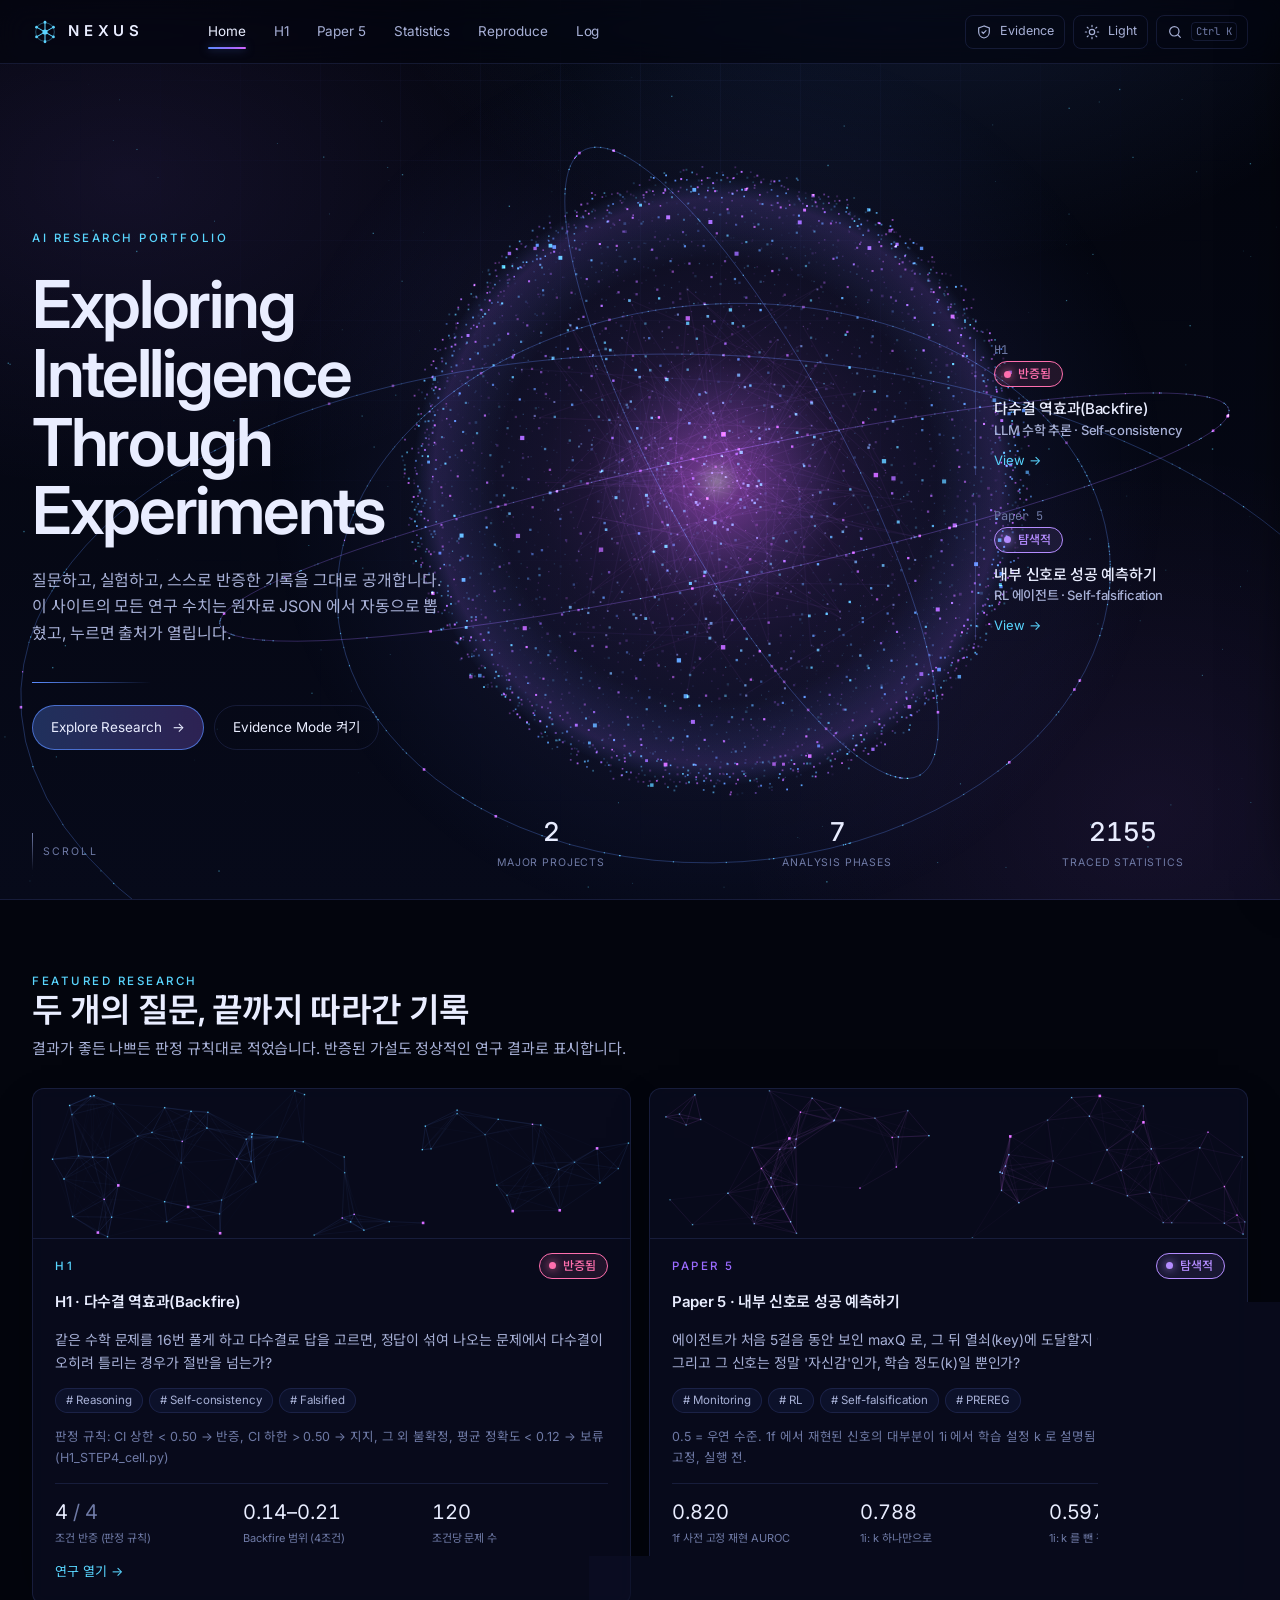
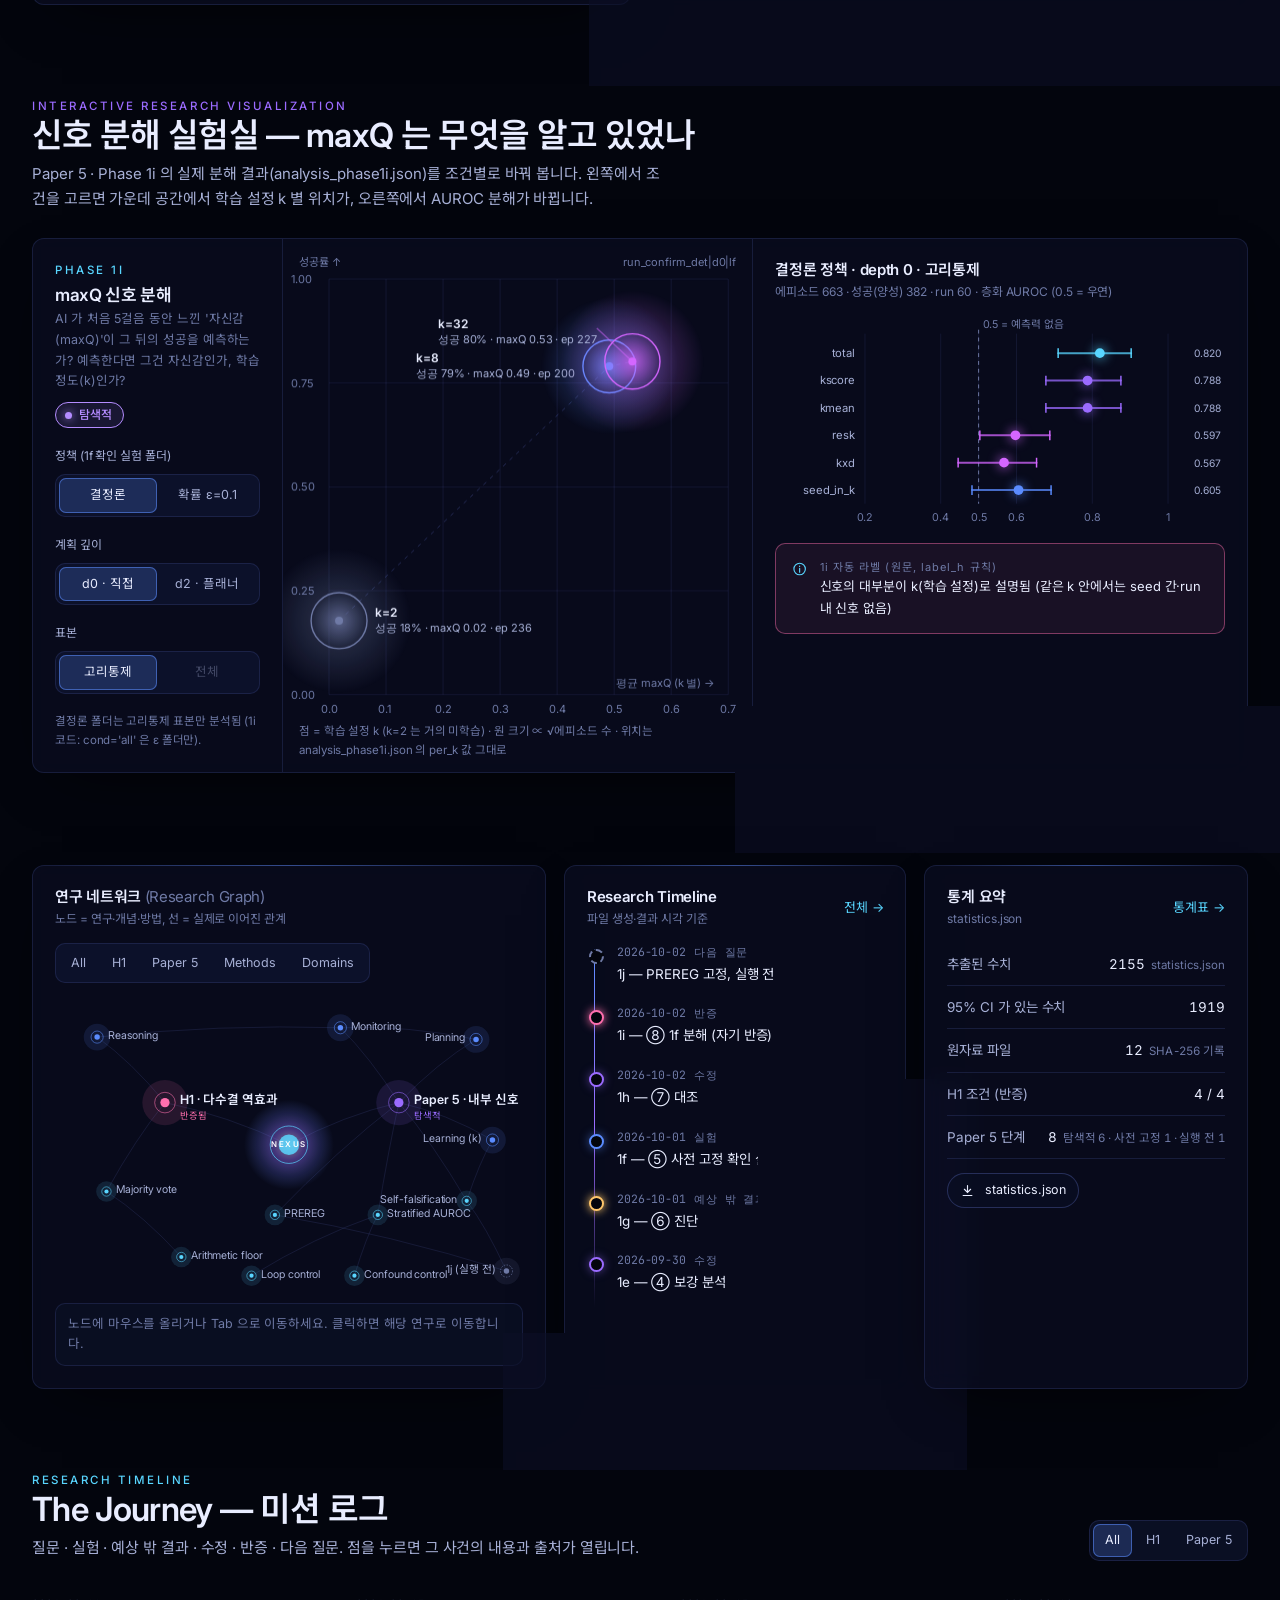
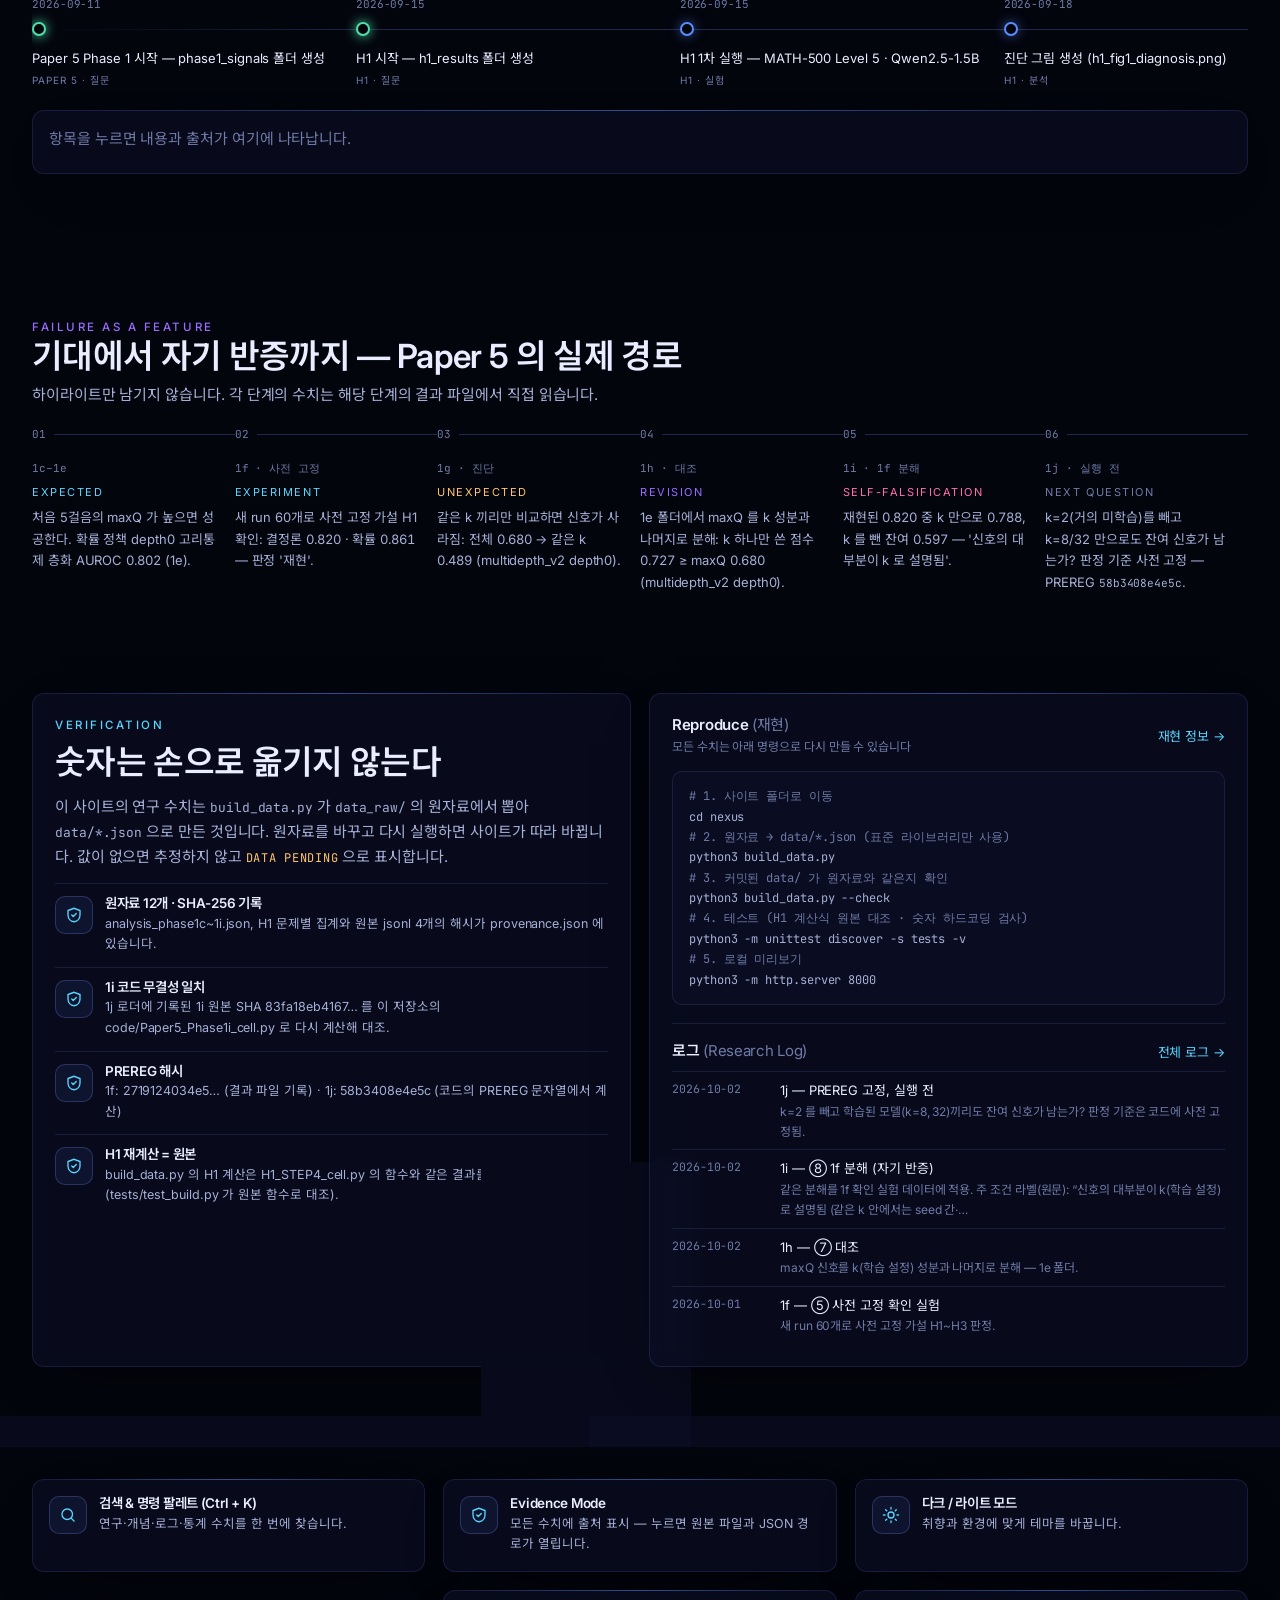
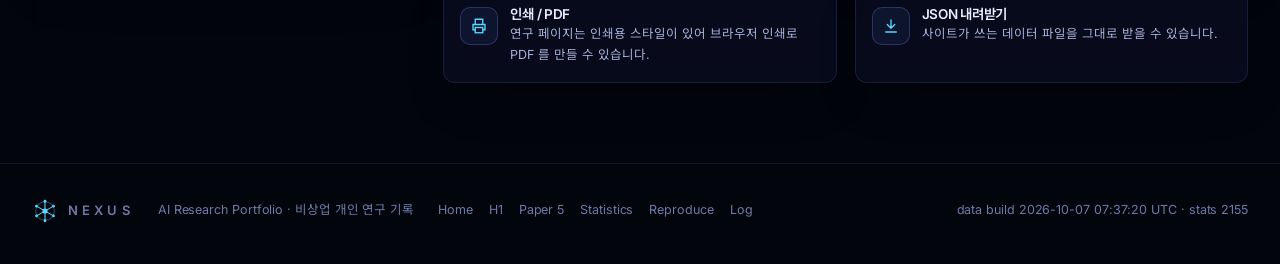
==== commit c4cbaf19: "NEXUS: Paper 5 · Statistics · Reproduce · Log pages, tests, README - paper5: 1c signal scan (lazy fu" ====
--- a/index.html
+++ b/index.html
@@ -123,7 +123,7 @@
 <span class="c"># 3. 커밋된 data/ 가 원자료와 같은지 확인</span>
 python3 build_data.py --check
 <span class="c"># 4. 테스트 (H1 계산식 원본 대조 · 숫자 하드코딩 검사)</span>
-python3 tests/test_build.py
+python3 -m unittest discover -s tests -v
 <span class="c"># 5. 로컬 미리보기</span>
 python3 -m http.server 8000</div>
           <hr class="divider">
--- a/assets/css/nexus.css
+++ b/assets/css/nexus.css
@@ -525,3 +525,44 @@
   [data-stat] { box-shadow: none !important; background: none !important; }
   .grad-text { color: #000; background: none; }
 }
+.t tr.sub td { font-size: 12.5px; opacity: .8; }
+
+/* ------------------------------------------------ statistics page */
+.st-filters { display: grid; grid-template-columns: minmax(220px, 2fr) repeat(4, minmax(120px, 1fr)) auto auto; gap: 10px; align-items: center; margin-bottom: 12px; }
+.st-filters .field { width: 100%; min-width: 0; }
+.chk { display: inline-flex; gap: 6px; align-items: center; font-size: 12.5px; color: var(--text-2); white-space: nowrap; }
+.st-count { font-size: 12.5px; margin: 0 0 8px; }
+.pager { display: flex; gap: 6px; flex-wrap: wrap; align-items: center; justify-content: flex-end; margin-top: 12px; font-size: 12.5px; color: var(--text-3); }
+.pager button { all: unset; cursor: pointer; padding: 4px 10px; border: 1px solid var(--line); border-radius: 6px; color: var(--text-2); }
+.pager button[aria-current="page"] { border-color: var(--blue); color: var(--text); }
+.pager button:disabled { opacity: .4; cursor: default; }
+.pager button:focus-visible { outline: 2px solid var(--cyan); }
+.mini-btn { all: unset; cursor: pointer; font: 11px var(--mono); padding: 2px 7px; border: 1px solid var(--line); border-radius: 5px; color: var(--text-2); }
+.mini-btn:hover, .mini-btn:focus-visible { border-color: var(--cyan); color: var(--text); outline: none; }
+.src-cell { font-family: var(--mono); font-size: 11.5px; color: var(--text-3); white-space: normal !important; min-width: 240px; max-width: 420px; word-break: break-all; }
+.lab-cell { white-space: normal !important; min-width: 220px; max-width: 360px; }
+@media (max-width: 1080px) { .st-filters { grid-template-columns: repeat(2, minmax(0, 1fr)); } .st-filters #f-q { grid-column: 1 / -1; } }
+@media (max-width: 560px) { .st-filters { grid-template-columns: minmax(0, 1fr); } .cmp-in, .compare { grid-template-columns: minmax(0, 1fr) !important; } }
+
+/* ------------------------------------------------ log page */
+.log-filters { display: flex; flex-wrap: wrap; gap: 12px; align-items: center; }
+.chips { display: flex; flex-wrap: wrap; gap: 6px; }
+.chip { all: unset; cursor: pointer; font-size: 12px; padding: 4px 10px; border-radius: 999px; border: 1px solid var(--line); color: var(--text-3); }
+.chip[aria-pressed="true"] { color: var(--text); border-color: color-mix(in srgb, var(--blue) 60%, transparent); background: color-mix(in srgb, var(--blue) 10%, transparent); }
+.chip[data-type="falsification"][aria-pressed="true"] { border-color: var(--rose); }
+.chip[data-type="unexpected"][aria-pressed="true"] { border-color: var(--amber); }
+.chip[data-type="revision"][aria-pressed="true"] { border-color: var(--violet); }
+.chip:focus-visible { outline: 2px solid var(--cyan); }
+.log-day { margin-bottom: 8px; }
+.rsec .log-day h2.log-date { font: 500 14px var(--mono); letter-spacing: .06em; color: var(--text-2); margin: 0 0 10px; padding-top: 6px; border-top: 1px solid var(--line); }
+.log-day .tl li { padding-bottom: 14px; }
+.log-day .tl li:focus { outline: none; }
+.log-day .tl li:target .t, .log-day .tl li.open .t { color: var(--cyan); }
+.log-side { position: sticky; top: 84px; }
+.type-row { display: grid; grid-template-columns: 92px 1fr 28px; gap: 8px; align-items: center; font-size: 12.5px; margin-bottom: 6px; }
+.type-row .bar { height: 6px; border-radius: 3px; background: var(--line); position: relative; overflow: hidden; }
+.type-row .bar::after { content: ""; position: absolute; inset: 0 auto 0 0; width: var(--w); background: linear-gradient(90deg, var(--blue), var(--violet)); }
+.type-row[data-type="falsification"] .bar::after { background: var(--rose); }
+.type-row[data-type="unexpected"] .bar::after { background: var(--amber); }
+.type-row .mono { text-align: right; color: var(--text-2); }
+@media (max-width: 760px) { .log-side { position: static; } }
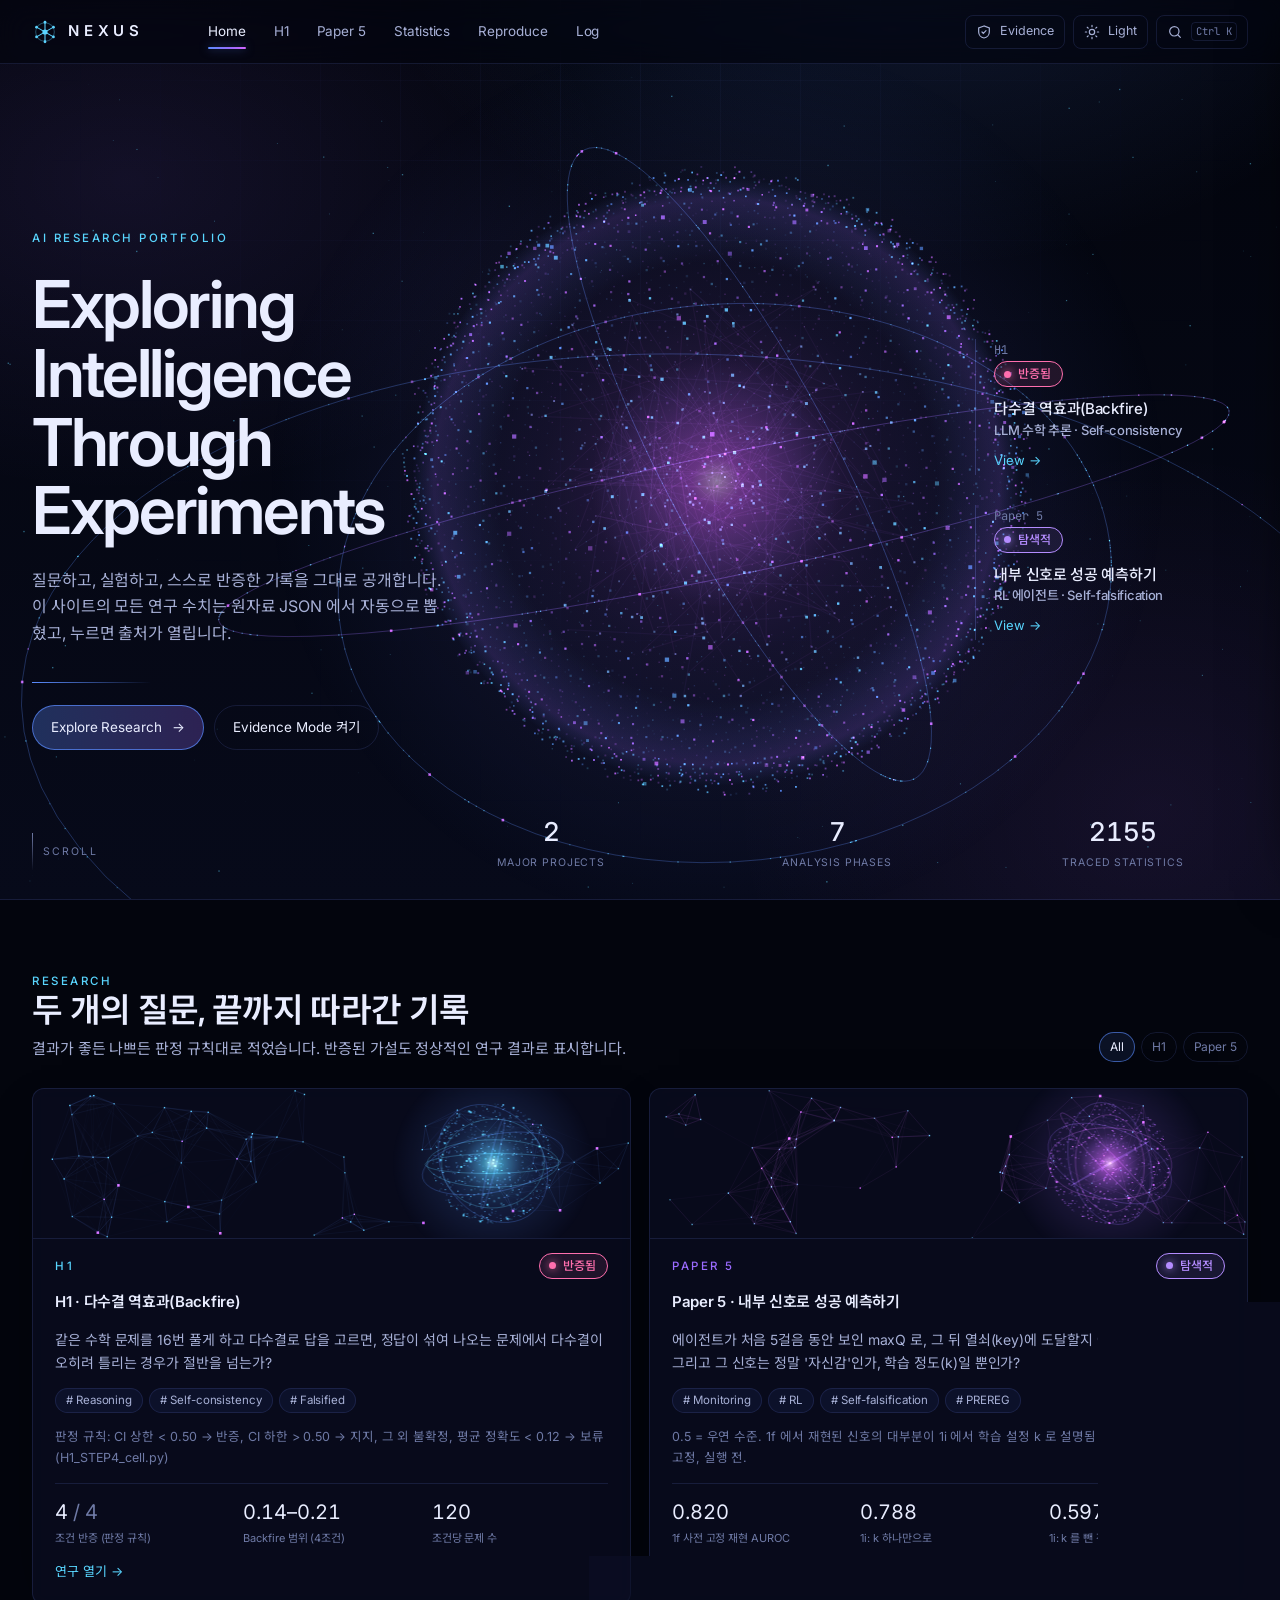
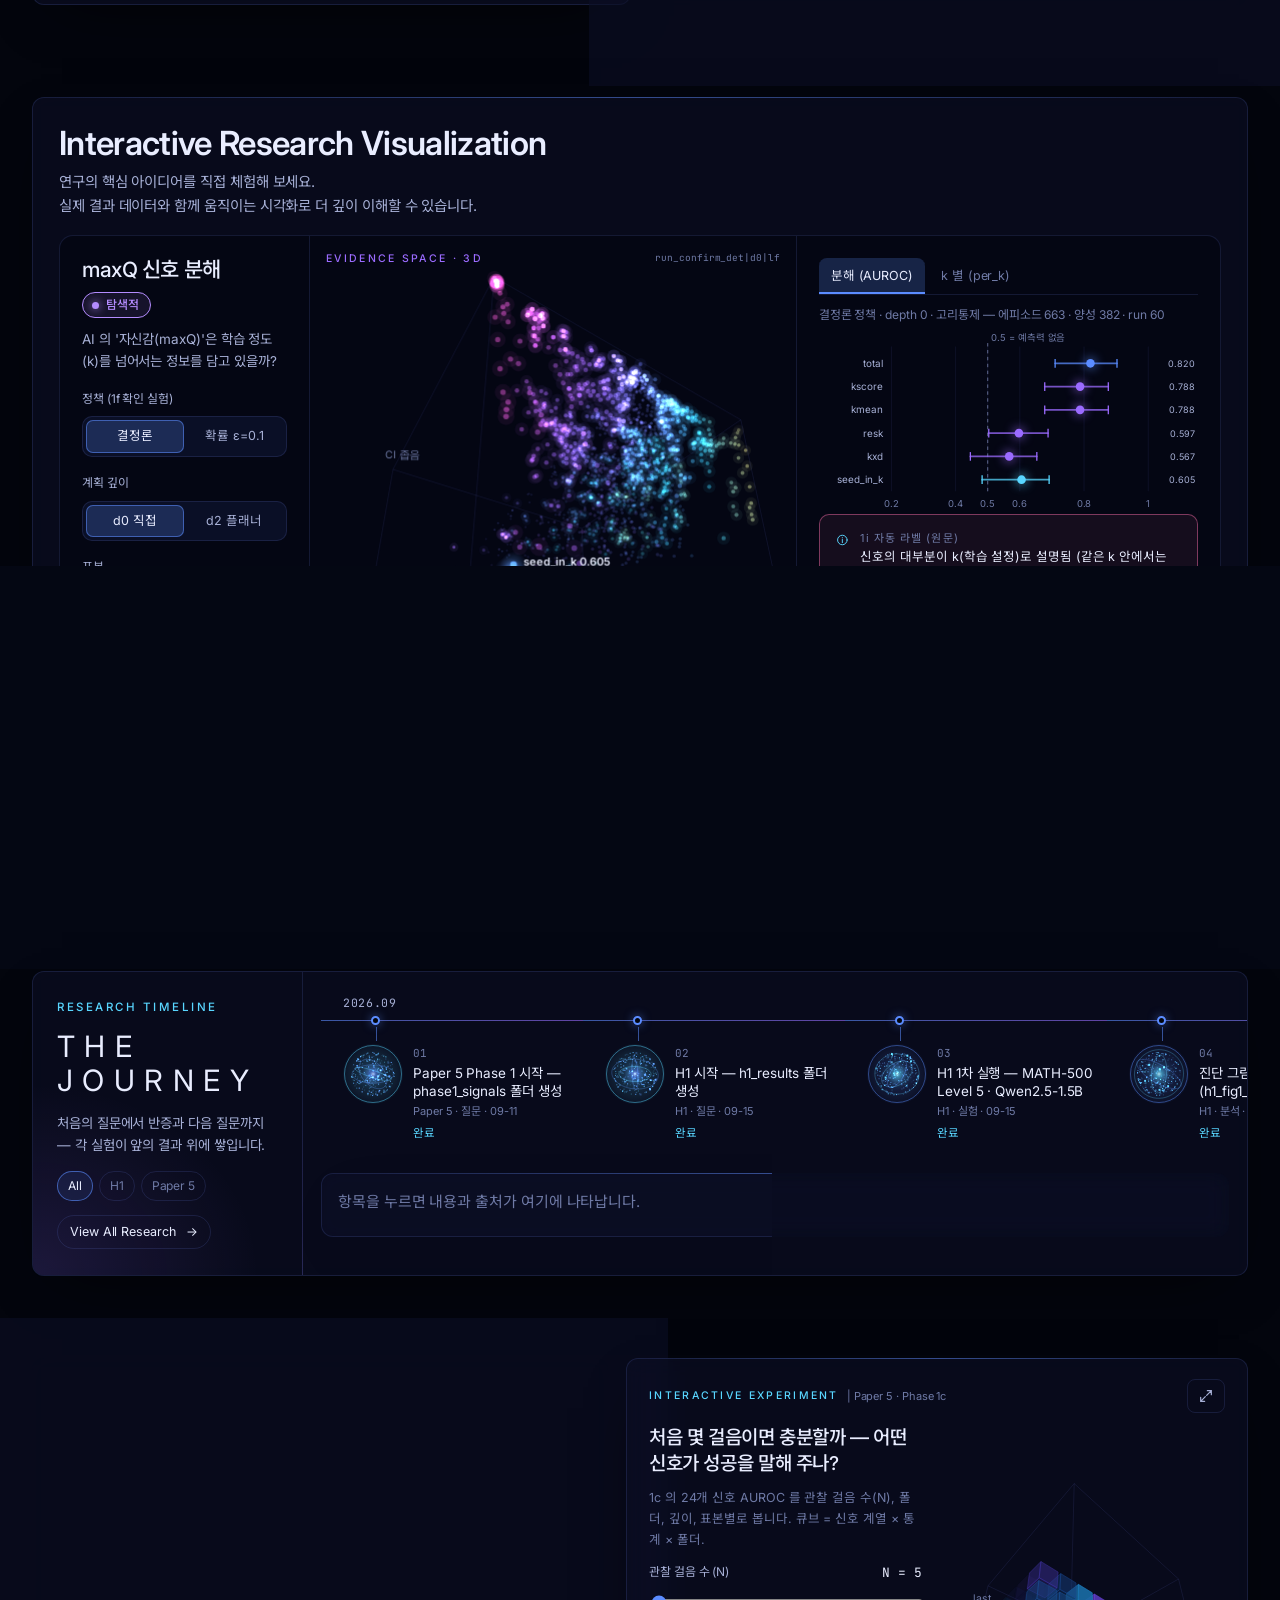
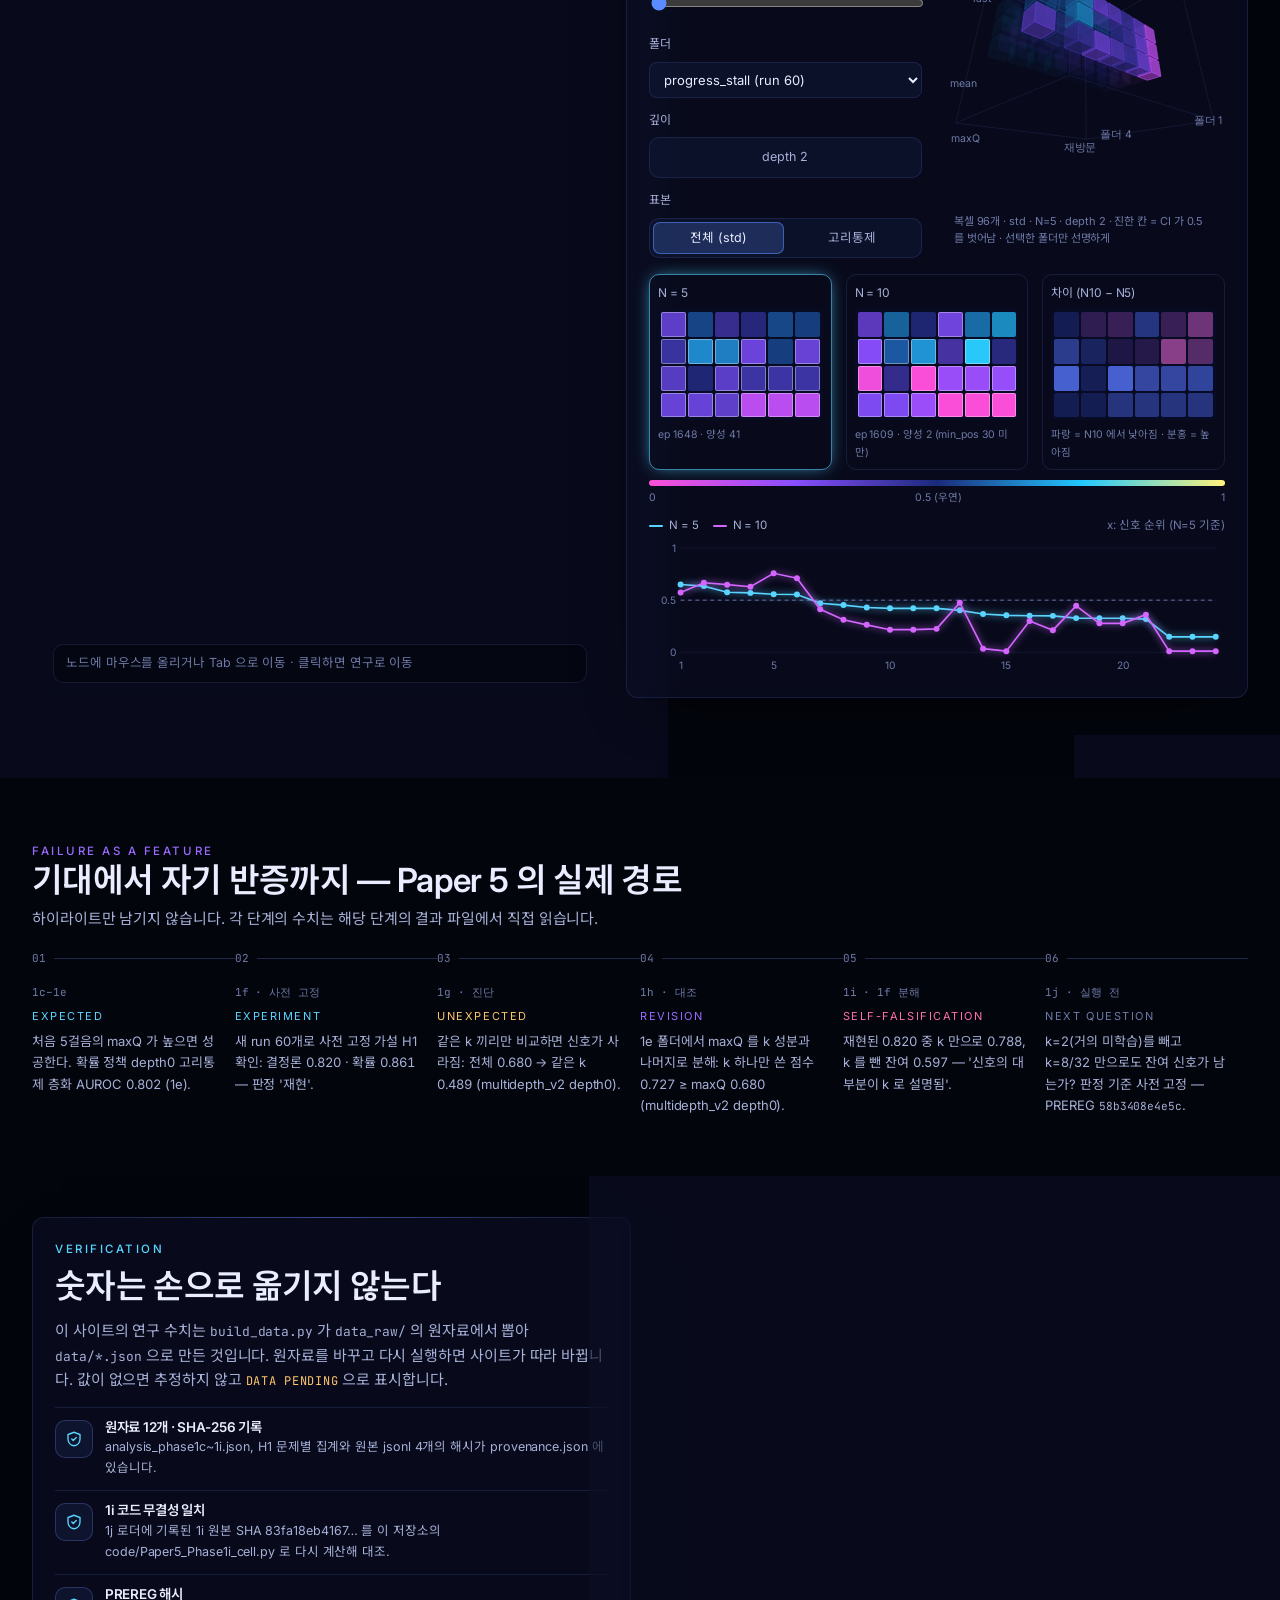
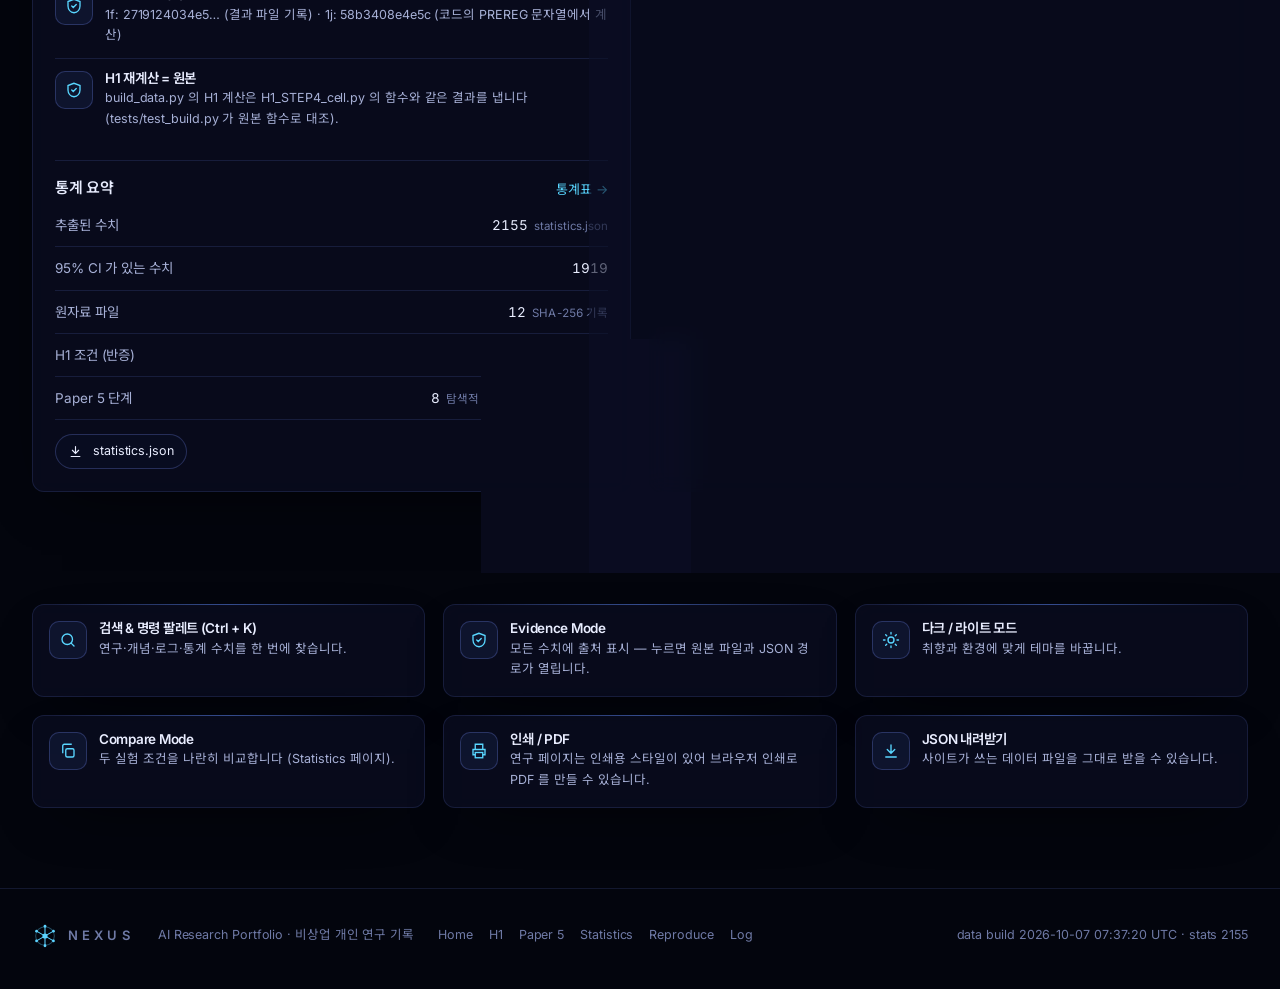
==== commit 43118ba7: "NEXUS: home redesign to the new reference, loading screen - home: research list with All/H1/Paper 5 " ====
--- a/index.html
+++ b/index.html
@@ -10,9 +10,11 @@
 <link rel="preconnect" href="https://fonts.googleapis.com"><link rel="preconnect" href="https://fonts.gstatic.com" crossorigin>
 <link href="https://fonts.googleapis.com/css2?family=Inter:wght@300;400;500;600&family=JetBrains+Mono:wght@400;500&family=Noto+Sans+KR:wght@300;400;500;600&display=swap" rel="stylesheet">
 <link rel="stylesheet" href="assets/css/nexus.css">
-<script>try{document.documentElement.dataset.theme=localStorage.getItem("nexus-theme")||"dark"}catch(e){document.documentElement.dataset.theme="dark"}</script>
+<script>try{document.documentElement.dataset.theme=localStorage.getItem("nexus-theme")||"dark"}catch(e){document.documentElement.dataset.theme="dark"}try{if(!sessionStorage.getItem("nx-seen"))document.documentElement.classList.add("nx-first")}catch(e){document.documentElement.classList.add("nx-first")}</script>
 </head>
 <body data-root="./" data-page="home">
+<div class="nx-loader" id="nx-loader" role="status" aria-live="polite" aria-label="NEXUS 불러오는 중"><div class="ld-box"><div class="ld-tiles" aria-hidden="true"><canvas></canvas><canvas></canvas><canvas></canvas><canvas></canvas></div><div class="ld-brand"><svg viewBox="0 0 32 32" fill="none" aria-hidden="true"><g stroke="#8f7bff" stroke-width="1.3"><path d="M16 4v24M5.6 10l20.8 12M26.4 10 5.6 22"/><circle cx="16" cy="16" r="11.5" stroke-opacity=".35"/></g><g fill="#59d6ff"><circle cx="16" cy="16" r="3.2"/></g></svg><span>NEXUS</span></div><div class="ld-bar"><i id="ld-fill"></i></div><div class="ld-row"><span id="ld-msg">연구 데이터를 불러오는 중</span><span id="ld-pct" class="mono">0%</span></div><ul class="ld-files mono" id="ld-files"></ul><button class="ld-skip" type="button" id="ld-skip">건너뛰기</button></div></div>
+<noscript><style>.nx-loader{display:none!important}</style></noscript>
 <a class="skip" href="#main">본문으로 건너뛰기</a>
 <header id="nav"><noscript><nav class="wrap"><a href="./">NEXUS</a> · <a href="h1/">H1</a> · <a href="paper5/">Paper 5</a> · <a href="statistics/">Statistics</a> · <a href="reproduce/">Reproduce</a> · <a href="log/">Log</a></nav></noscript></header>
 
@@ -37,61 +39,80 @@
     <div class="scroll-hint" aria-hidden="true">SCROLL</div>
   </section>
 
-  <!-- FEATURED -->
+  <!-- FEATURED / RESEARCH LIST -->
   <section class="section" id="research" aria-labelledby="feat-title">
     <div class="wrap">
       <div class="section-head reveal">
-        <div><div class="kicker">Featured Research</div><h2 class="h-section" id="feat-title">두 개의 질문, 끝까지 따라간 기록</h2>
+        <div><div class="kicker">Research</div><h2 class="h-section" id="feat-title">두 개의 질문, 끝까지 따라간 기록</h2>
         <p>결과가 좋든 나쁘든 판정 규칙대로 적었습니다. 반증된 가설도 정상적인 연구 결과로 표시합니다.</p></div>
+        <div class="chips" id="feat-filter" role="group" aria-label="연구 필터"><button class="chip" type="button" aria-pressed="true" data-f="all">All</button><button class="chip" type="button" aria-pressed="false" data-f="h1">H1</button><button class="chip" type="button" aria-pressed="false" data-f="paper5">Paper 5</button></div>
       </div>
       <div class="grid g2" id="feat-cards"></div>
     </div>
   </section>
 
-  <!-- LAB -->
+  <!-- INTERACTIVE RESEARCH VISUALIZATION -->
   <section class="section" id="lab" aria-labelledby="lab-title" style="padding-top:20px">
     <div class="wrap">
-      <div class="section-head reveal">
-        <div><div class="kicker v">Interactive Research Visualization</div><h2 class="h-section" id="lab-title">신호 분해 실험실 — maxQ 는 무엇을 알고 있었나</h2>
-        <p>Paper 5 · Phase 1i 의 실제 분해 결과(analysis_phase1i.json)를 조건별로 바꿔 봅니다. 왼쪽에서 조건을 고르면 가운데 공간에서 학습 설정 k 별 위치가, 오른쪽에서 AUROC 분해가 바뀝니다.</p></div>
-      </div>
-      <div class="panel lab reveal" id="lab-panel">
-        <div class="ctrl" id="lab-ctrl"></div>
-        <div class="stage"><div class="stage-top"><span>성공률 ↑</span><span id="lab-stage-key"></span></div><canvas id="lab-canvas" role="img" aria-label="학습 설정 k 별 평균 maxQ(가로)와 성공률(세로). 원 크기는 에피소드 수."></canvas><div class="stage-cap" id="lab-cap"></div></div>
-        <div class="lab-out" id="lab-out"></div>
+      <div class="panel ivz reveal">
+        <div class="ivz-head"><h2 class="h-section" id="lab-title">Interactive Research Visualization</h2>
+          <p>연구의 핵심 아이디어를 직접 체험해 보세요.<br>실제 결과 데이터와 함께 움직이는 시각화로 더 깊이 이해할 수 있습니다.</p></div>
+        <div class="lab2" id="lab-panel">
+          <div class="l2-ctrl" id="lab-ctrl"></div>
+          <div class="l2-stage"><div class="stage-top"><span class="kicker v" style="font-size:10.5px">Evidence space · 3D</span><span id="lab-stage-key" class="mono"></span></div>
+            <canvas id="lab-canvas" tabindex="0" role="img" aria-label="통계표의 AUROC 전부를 3차원으로 배치한 점 구름. 화살표 키로 회전, 스페이스로 자동 회전 켜고 끄기."></canvas><div class="stage-cap" id="lab-cap"></div></div>
+          <div class="l2-out" id="lab-out"></div>
+        </div>
       </div>
     </div>
   </section>
 
-  <!-- MAP / TIMELINE / STATS -->
-  <section class="section" id="map" aria-labelledby="map-title" style="padding-top:20px">
+  <!-- THE JOURNEY -->
+  <section class="section" id="journey" aria-labelledby="journey-title" style="padding-top:10px">
     <div class="wrap">
-      <div class="grid g-12-5" style="grid-template-columns:minmax(0,1.35fr) minmax(0,.9fr) minmax(0,.85fr)">
-        <div class="panel reveal">
-          <div class="panel-title"><div><h3 id="map-title">연구 네트워크 <span class="faint" style="font-weight:400">(Research Graph)</span></h3><div class="sub">노드 = 연구·개념·방법, 선 = 실제로 이어진 관계</div></div></div>
-          <div id="graph"></div>
+      <div class="panel jr-panel reveal">
+        <div class="jr-intro">
+          <div class="kicker">Research Timeline</div>
+          <h2 class="jr-title" id="journey-title">THE JOURNEY</h2>
+          <p class="muted">처음의 질문에서 반증과 다음 질문까지 — 각 실험이 앞의 결과 위에 쌓입니다.</p>
+          <div class="chips" id="jr-filter" role="group" aria-label="타임라인 필터"><button class="chip" type="button" aria-pressed="true" data-f="all">All</button><button class="chip" type="button" aria-pressed="false" data-f="h1">H1</button><button class="chip" type="button" aria-pressed="false" data-f="paper5">Paper 5</button></div>
+          <a class="btn sm ghost" href="log/">View All Research <span aria-hidden="true">→</span></a>
         </div>
-        <div class="panel reveal">
-          <div class="panel-title"><div><h3>Research Timeline</h3><div class="sub">파일 생성·결과 시각 기준</div></div><a class="link-arrow" href="log/">전체 →</a></div>
-          <ul class="tl" id="tl-mini"></ul>
-        </div>
-        <div class="panel reveal">
-          <div class="panel-title"><div><h3>통계 요약</h3><div class="sub">statistics.json</div></div><a class="link-arrow" href="statistics/">통계표 →</a></div>
-          <div id="stat-summary"></div>
-        </div>
+        <div class="jr-main" id="journey-track"></div>
       </div>
-      <style>@media (max-width:1080px){#map .grid{grid-template-columns:minmax(0,1fr)!important}}</style>
     </div>
   </section>
 
-  <!-- MISSION LOG -->
-  <section class="section" id="mission" aria-labelledby="mission-title" style="padding-top:10px">
+  <!-- RESEARCH MAP + INTERACTIVE EXPERIMENT -->
+  <section class="section" id="explore" aria-labelledby="map-title" style="padding-top:10px">
     <div class="wrap">
-      <div class="section-head reveal"><div><div class="kicker">Research Timeline</div><h2 class="h-section" id="mission-title">The Journey — 미션 로그</h2>
-        <p>질문 · 실험 · 예상 밖 결과 · 수정 · 반증 · 다음 질문. 점을 누르면 그 사건의 내용과 출처가 열립니다.</p></div>
-        <div class="seg" role="group" aria-label="타임라인 필터" id="tl-filter"><button aria-pressed="true" data-f="all">All</button><button aria-pressed="false" data-f="h1">H1</button><button aria-pressed="false" data-f="paper5">Paper 5</button></div>
+      <div class="explore-grid">
+        <div class="panel rmap-panel reveal">
+          <div class="rmap-intro"><div class="kicker">Research Map</div><h2 class="jr-title sm" id="map-title">CONNECTED EXPLORATIONS</h2>
+            <p class="muted">질문과 방법이 서로 이어진 지도.<br>노드를 누르면 해당 연구로 이동합니다.</p></div>
+          <div id="rmap"></div>
+        </div>
+        <div class="panel xp reveal" id="xp" aria-labelledby="xp-title">
+          <div class="xp-top"><span class="kicker" style="font-size:10.5px">Interactive Experiment</span><span class="faint" style="font-size:11px">| Paper 5 · Phase 1c</span>
+            <a class="icon-btn xp-open" href="paper5/#phase-1c" aria-label="Paper 5 의 1c 섹션에서 크게 보기" title="크게 보기"><svg viewBox="0 0 24 24" fill="none" stroke="currentColor" stroke-width="1.8" stroke-linecap="round"><path d="M14 4h6v6M10 20H4v-6M20 4l-7 7M4 20l7-7"/></svg></a></div>
+          <div class="xp-grid">
+            <div class="xp-ctrl">
+              <h3 id="xp-title">처음 몇 걸음이면 충분할까 — 어떤 신호가 성공을 말해 주나?</h3>
+              <p class="faint" style="font-size:12.5px">1c 의 24개 신호 AUROC 를 관찰 걸음 수(N), 폴더, 깊이, 표본별로 봅니다. 큐브 = 신호 계열 × 통계 × 폴더.</p>
+              <div class="l2-field"><div style="display:flex;justify-content:space-between"><span class="lab-label">관찰 걸음 수 (N)</span><span class="mono" id="xp-nval"></span></div><input type="range" class="l2-range" id="xp-n" min="0" max="1" step="1" value="0" aria-label="관찰 걸음 수 N"></div>
+              <div class="l2-field"><span class="lab-label">폴더</span><select class="field" id="xp-folder" aria-label="폴더"></select></div>
+              <div class="l2-field"><span class="lab-label">깊이</span><div class="seg" id="xp-depth" role="radiogroup" aria-label="깊이"></div></div>
+              <div class="l2-field"><span class="lab-label">표본</span><div class="seg" id="xp-mode" role="radiogroup" aria-label="표본"><button type="button" role="radio" data-v="std">전체 (std)</button><button type="button" role="radio" data-v="loopfree">고리통제</button></div></div>
+            </div>
+            <div class="xp-stage"><canvas id="xp-cube" tabindex="0" role="img" aria-label="1c AUROC 복셀 큐브: 신호 계열 × 통계 × 폴더. 화살표 키로 회전."></canvas><div class="stage-cap" id="xp-cap"></div></div>
+            <div class="xp-out">
+              <div class="xp-tiles" id="xp-tiles"></div>
+              <div id="xp-cbar"></div>
+              <div class="chart" id="xp-lines" style="margin-top:10px"></div>
+            </div>
+          </div>
+        </div>
       </div>
-      <div id="htl" class="reveal"></div>
     </div>
   </section>
 
@@ -113,6 +134,9 @@
           <h2 class="h-section" id="verify-title" style="margin:8px 0 14px">숫자는 손으로 옮기지 않는다</h2>
           <p class="muted">이 사이트의 연구 수치는 <code>build_data.py</code> 가 <code>data_raw/</code> 의 원자료에서 뽑아 <code>data/*.json</code> 으로 만든 것입니다. 원자료를 바꾸고 다시 실행하면 사이트가 따라 바뀝니다. 값이 없으면 추정하지 않고 <span class="pending">DATA PENDING</span> 으로 표시합니다.</p>
           <div id="verify-list"></div>
+          <hr class="divider">
+          <div class="panel-title" style="margin-bottom:4px"><h3>통계 요약</h3><a class="link-arrow" href="statistics/">통계표 →</a></div>
+          <div id="stat-summary"></div>
         </div>
         <div class="panel reveal">
           <div class="panel-title"><div><h3>Reproduce <span class="faint" style="font-weight:400">(재현)</span></h3><div class="sub">모든 수치는 아래 명령으로 다시 만들 수 있습니다</div></div><a class="link-arrow" href="reproduce/">재현 정보 →</a></div>
@@ -147,6 +171,7 @@
 <script src="assets/js/core.js" defer></script>
 <script src="assets/js/viz.js" defer></script>
 <script src="assets/js/components.js" defer></script>
+<script src="assets/js/viz3d.js" defer></script>
 <script src="assets/js/lab.js" defer></script>
 <script src="assets/js/home.js" defer></script>
 </body>
--- a/assets/css/nexus.css
+++ b/assets/css/nexus.css
@@ -261,6 +261,14 @@
   .hero-canvas { opacity: .55; }
 }
 @media (max-width: 720px) { .hero-stats { gap: 22px; } .hero-stats .num { font-size: 22px; } }
+@media (max-width: 1080px) { .hero { flex-direction: column; } .hero-stats { padding: 0 24px 26px; } }
+@media (max-width: 760px) {
+  .hero-right { display: none; }
+  .hero .wrap { padding-top: 34px; padding-bottom: 0; }
+  .hero-canvas { top: auto; bottom: 0; height: 60%; opacity: 1; }
+  .hero-left .lead { text-shadow: 0 1px 12px var(--bg); }
+  .hero-stats { margin-top: auto; position: relative; z-index: 2; padding: 210px 16px 22px; justify-content: space-between; }
+}
 
 /* page hero (subpages) */
 .page-hero { padding: 54px 0 34px; border-bottom: 1px solid var(--line); position: relative; overflow: hidden; }
@@ -566,3 +574,153 @@
 .type-row[data-type="unexpected"] .bar::after { background: var(--amber); }
 .type-row .mono { text-align: right; color: var(--text-2); }
 @media (max-width: 760px) { .log-side { position: static; } }
+
+/* ================================================= image-3 home layout */
+/* interactive research visualization */
+.ivz { padding: 26px; }
+.ivz-head { margin-bottom: 18px; }
+.ivz-head .h-section { margin: 0 0 8px; }
+.ivz-head p { margin: 0; color: var(--text-2); font-size: 14.5px; line-height: 1.6; }
+.lab2 { display: grid; grid-template-columns: 250px minmax(0, 1.15fr) minmax(0, 1fr); border: 1px solid var(--line); border-radius: 14px; overflow: hidden; background: color-mix(in srgb, var(--bg) 55%, transparent); }
+.lab2 > div { min-width: 0; padding: 22px; }
+.l2-ctrl { display: flex; flex-direction: column; gap: 16px; border-right: 1px solid var(--line); }
+.l2-head { display: flex; align-items: center; gap: 10px; flex-wrap: wrap; }
+.l2-head h3 { font-size: 21px; margin: 0; font-weight: 500; }
+.l2-q { margin: -6px 0 0; color: var(--text-2); font-size: 13.5px; }
+.l2-field .lab-label, .xp .lab-label { font-size: 12px; color: var(--text-2); margin-bottom: 8px; display: block; }
+.l2-field .seg { width: 100%; display: flex; }
+.l2-field .seg button { flex: 1; }
+.l2-range { width: 100%; accent-color: var(--blue); height: 22px; }
+.l2-step { font-size: 11.5px; color: var(--cyan); }
+.l2-run { justify-content: center; border-radius: 999px; padding: 10px 16px; }
+.l2-stage { position: relative; min-height: 420px; border-right: 1px solid var(--line); padding: 0 !important; }
+.l2-stage canvas { position: absolute; inset: 0; width: 100%; height: 100%; cursor: grab; touch-action: pan-y; }
+.l2-stage canvas:focus-visible, .xp-stage canvas:focus-visible { outline: 2px solid var(--cyan); outline-offset: -2px; }
+.l2-stage .stage-top { position: absolute; left: 16px; right: 16px; top: 14px; display: flex; justify-content: space-between; font-size: 11px; color: var(--text-3); z-index: 2; pointer-events: none; }
+.l2-stage .stage-cap, .xp-stage .stage-cap { position: absolute; left: 16px; right: 16px; bottom: 12px; font-size: 11px; color: var(--text-3); z-index: 2; pointer-events: none; line-height: 1.5; }
+.l2-out { display: flex; flex-direction: column; gap: 10px; }
+.l2-tabs { display: flex; gap: 4px; border-bottom: 1px solid var(--line); }
+.l2-tabs button { all: unset; cursor: pointer; font-size: 12.5px; padding: 8px 12px; border-radius: 8px 8px 0 0; color: var(--text-3); }
+.l2-tabs button[aria-selected="true"] { color: var(--text); background: color-mix(in srgb, var(--blue) 22%, transparent); box-shadow: inset 0 -2px 0 var(--blue); }
+.l2-tabs button:focus-visible { outline: 2px solid var(--cyan); }
+.lg-row { display: flex; gap: 14px; flex-wrap: wrap; font-size: 11.5px; color: var(--text-2); margin-bottom: 2px; }
+.lg-row i { display: inline-block; width: 14px; height: 2px; border-radius: 2px; margin-right: 6px; vertical-align: middle; }
+@media (max-width: 1180px) { .lab2 { grid-template-columns: minmax(0, 1fr) minmax(0, 1fr); } .l2-ctrl { grid-column: 1 / -1; border-right: 0; border-bottom: 1px solid var(--line); display: grid; grid-template-columns: repeat(2, minmax(0, 1fr)); } .l2-ctrl > .l2-head, .l2-ctrl > .l2-q { grid-column: 1 / -1; } }
+@media (max-width: 760px) { .ivz { padding: 18px 14px; } .lab2 { grid-template-columns: minmax(0, 1fr); } .l2-ctrl { grid-template-columns: minmax(0, 1fr); } .l2-stage { border-right: 0; border-bottom: 1px solid var(--line); min-height: 340px; } .lab2 > div { padding: 18px 14px; } }
+
+/* research cards: orb overlay + filter */
+.rcard .rviz .rorb { position: absolute; right: 0; top: 0; width: 46%; height: 100%; }
+.rcard[hidden] { display: none; }
+.section-head .chips { align-self: flex-end; }
+
+/* THE JOURNEY */
+.jr-panel { display: grid; grid-template-columns: 270px minmax(0, 1fr); gap: 0; padding: 0; overflow: hidden; }
+.jr-intro { padding: 26px 24px; display: flex; flex-direction: column; gap: 14px; align-items: flex-start; border-right: 1px solid var(--line); background: radial-gradient(120% 90% at 0% 100%, color-mix(in srgb, var(--violet) 14%, transparent), transparent 70%); }
+.jr-intro p { margin: 0; font-size: 13.5px; }
+.jr-title { font-size: clamp(22px, 2.3vw, 30px); letter-spacing: .32em; font-weight: 400; margin: 0; }
+.jr-title.sm { font-size: clamp(17px, 1.6vw, 22px); letter-spacing: .22em; }
+.jr-main { min-width: 0; padding: 18px 0 18px; }
+.jr { overflow-x: auto; scrollbar-width: thin; padding: 0 18px 6px; }
+.jr:focus-visible { outline: 2px solid var(--cyan); outline-offset: -2px; }
+.jr-track { list-style: none; margin: 0; padding: 0; display: flex; }
+.jr-item { flex: 0 0 262px; position: relative; }
+.jr-axis { height: 46px; position: relative; }
+.jr-axis::before { content: ""; position: absolute; left: 0; right: 0; top: 30px; height: 1px; background: linear-gradient(90deg, color-mix(in srgb, var(--blue) 60%, transparent), color-mix(in srgb, var(--violet) 60%, transparent)); }
+.jr-m { position: absolute; left: 22px; top: 4px; font-size: 11.5px; color: var(--text-2); letter-spacing: .06em; }
+.jr-dot { position: absolute; left: 50px; top: 26px; width: 9px; height: 9px; border-radius: 50%; background: var(--bg); border: 2px solid var(--blue); box-shadow: 0 0 10px var(--glow-blue); }
+.jr-dot::after { content: ""; position: absolute; left: 3px; top: 9px; width: 1px; height: 14px; background: color-mix(in srgb, var(--blue) 55%, transparent); }
+.jr-item[data-type="falsification"] .jr-dot { border-color: var(--rose); box-shadow: 0 0 10px var(--rose); }
+.jr-item[data-type="unexpected"] .jr-dot { border-color: var(--amber); box-shadow: 0 0 10px var(--amber); }
+.jr-item[data-type="next"] .jr-dot { border-style: dashed; border-color: var(--text-3); box-shadow: none; }
+.jr-btn { all: unset; cursor: pointer; display: grid; grid-template-columns: 60px minmax(0, 1fr); column-gap: 10px; row-gap: 2px; padding: 8px 14px 8px 22px; align-items: start; width: calc(100% - 36px); border-radius: 12px; }
+.jr-btn:hover, .jr-btn[aria-expanded="true"] { background: color-mix(in srgb, var(--blue) 9%, transparent); }
+.jr-btn:focus-visible { outline: 2px solid var(--cyan); }
+.jr-orb { grid-row: 1 / span 4; width: 60px; height: 60px; border-radius: 50%; }
+.jr-n { font-size: 11px; color: var(--text-3); }
+.jr-t { font-size: 13.5px; color: var(--text); line-height: 1.35; display: -webkit-box; -webkit-line-clamp: 2; -webkit-box-orient: vertical; overflow: hidden; }
+.jr-s { font-size: 11px; color: var(--text-3); }
+.jr-st { font-size: 11.5px; justify-self: start; margin-top: 2px; }
+.jr-st.done { color: var(--cyan); }
+.jr-st.fals { color: var(--rose); }
+.jr-st.warn { color: var(--amber); }
+.jr-st.muted { color: var(--text-3); }
+.jr-st.pill { padding: 1px 9px; border-radius: 999px; border: 1px solid color-mix(in srgb, var(--blue) 60%, transparent); background: color-mix(in srgb, var(--blue) 14%, transparent); color: var(--text); }
+.jr-main .htl-detail { margin: 12px 18px 0; }
+@media (max-width: 900px) { .jr-panel { grid-template-columns: minmax(0, 1fr); } .jr-intro { border-right: 0; border-bottom: 1px solid var(--line); } }
+
+/* explore row: research map + experiment */
+.explore-grid { display: grid; grid-template-columns: minmax(0, 1fr) minmax(0, 1.08fr); gap: 18px; }
+.rmap-panel { position: relative; padding: 0; overflow: hidden; min-height: 480px; display: flex; flex-direction: column; background: radial-gradient(90% 80% at 50% 60%, color-mix(in srgb, var(--violet) 10%, transparent), transparent 70%), var(--panel); }
+.rmap-intro { position: relative; padding: 22px 24px 0; z-index: 3; pointer-events: none; max-width: 340px; }
+.rmap-intro p { font-size: 12.5px; margin: 8px 0 0; }
+#rmap { flex: 1; display: flex; min-height: 0; }
+.rmap { position: relative; flex: 1; min-height: 420px; display: flex; align-items: center; padding-bottom: 54px; }
+.rmap-bg { position: absolute; inset: 0; width: 100%; height: 100%; }
+.rmap svg { position: relative; display: block; width: 100%; height: auto; aspect-ratio: 1000 / 900; max-height: 100%; }
+.rmap .rm-edge { fill: none; stroke: color-mix(in srgb, var(--violet) 55%, transparent); stroke-width: 1.1; opacity: .55; transition: opacity .2s, stroke .2s; }
+.rmap .rm-edge.on { stroke: var(--cyan); opacity: 1; stroke-width: 1.8; }
+.rmap .rm-node { cursor: pointer; }
+.rmap .rm-label { fill: var(--text); font-size: 22px; pointer-events: none; }
+.rmap .rm-label.big { font-size: 25px; font-weight: 600; }
+.rmap .rm-status { font-size: 18px; pointer-events: none; }
+.rmap .rm-halo { pointer-events: none; animation: rmpulse 4.5s ease-in-out infinite; animation-delay: var(--d); transform-origin: center; transform-box: fill-box; }
+@keyframes rmpulse { 0%, 100% { opacity: .1; transform: scale(.9); } 50% { opacity: .24; transform: scale(1.1); } }
+.rmap.dim .rm-node { opacity: .28; } .rmap.dim .rm-node.on { opacity: 1; } .rmap.dim .rm-edge { opacity: .12; } .rmap.dim .rm-edge.on { opacity: 1; }
+.rmap .rm-node:focus-visible .rm-glow { stroke: var(--cyan); stroke-width: 3; }
+.rmap-info { position: absolute; left: 20px; right: 20px; bottom: 14px; z-index: 3; font-size: 12.5px; padding: 8px 12px; border: 1px solid var(--line); border-radius: 10px; background: color-mix(in srgb, var(--bg) 70%, transparent); backdrop-filter: blur(6px); }
+:root[data-theme="light"] .rmap .rm-edge { stroke: color-mix(in srgb, var(--violet) 45%, transparent); }
+
+.xp { padding: 20px 22px; }
+.xp-top { display: flex; align-items: center; gap: 8px; margin-bottom: 12px; }
+.xp-open { margin-left: auto; }
+.xp-grid { display: grid; grid-template-columns: minmax(0, .95fr) minmax(0, 1fr); grid-template-rows: auto auto; gap: 16px; }
+.xp-ctrl { display: flex; flex-direction: column; gap: 12px; }
+.xp-ctrl h3 { margin: 0; font-size: 19px; font-weight: 500; line-height: 1.35; }
+.xp-ctrl p { margin: 0; }
+.xp-ctrl .field { width: 100%; }
+.xp-stage { position: relative; min-height: 300px; }
+.xp-stage canvas { position: absolute; inset: 0; width: 100%; height: 100%; cursor: grab; touch-action: pan-y; }
+.xp-out { grid-column: 1 / -1; }
+.xp-tiles { display: grid; grid-template-columns: repeat(3, minmax(0, 1fr)); gap: 14px; }
+.xp-tile { padding: 8px; border: 1px solid var(--line); border-radius: 10px; transition: border-color .2s, box-shadow .2s; }
+.xp-tile.on { border-color: color-mix(in srgb, var(--cyan) 60%, transparent); box-shadow: 0 0 18px -6px var(--cyan); }
+.xp-tt { font-size: 12px; color: var(--text-2); margin-bottom: 6px; }
+.xp-tn { font-size: 10.5px; margin-top: 6px; }
+@media (max-width: 1180px) { .explore-grid { grid-template-columns: minmax(0, 1fr); } }
+@media (max-width: 620px) { .xp-grid { grid-template-columns: minmax(0, 1fr); } .xp-tiles { grid-template-columns: repeat(3, minmax(0, 1fr)); gap: 8px; } .xp { padding: 16px 14px; } .rmap { min-height: 320px; } }
+
+/* heat tiles + colour bar */
+.htile { display: grid; gap: 2px; padding: 3px; border-radius: 6px; background: #070b24; }
+.htile .hc { aspect-ratio: 1; border-radius: 2px; opacity: .78; cursor: pointer; outline: none; transition: transform .12s, opacity .12s; }
+.htile .hc.strong { opacity: 1; box-shadow: inset 0 0 0 1px rgba(255,255,255,.35); }
+.htile .hc:hover, .htile .hc:focus-visible { transform: scale(1.18); opacity: 1; position: relative; z-index: 1; box-shadow: 0 0 0 1.5px #fff; }
+.htile .hc.empty { background: repeating-linear-gradient(45deg, rgba(255,255,255,.06) 0 3px, transparent 3px 6px); cursor: default; opacity: 1; }
+.htile.diff .hc { cursor: default; }
+.cbar { margin-top: 10px; }
+.cbar-g { height: 6px; border-radius: 3px; }
+.cbar-l { display: flex; justify-content: space-between; font-size: 10.5px; color: var(--text-3); margin-top: 3px; }
+
+/* ------------------------------------------------ loading screen */
+.nx-loader { position: fixed; inset: 0; z-index: 300; display: grid; place-items: center; padding: 16px;
+  background: radial-gradient(60% 50% at 50% 45%, color-mix(in srgb, var(--violet) 16%, transparent), transparent 70%), var(--bg); transition: opacity .55s ease, visibility .55s; }
+html:not(.nx-first) .nx-loader { opacity: 0; animation: nxld-in .2s .35s forwards; }
+@keyframes nxld-in { to { opacity: 1; } }
+.nx-loader.done { animation: none !important; opacity: 0 !important; visibility: hidden; pointer-events: none; }
+.ld-box { width: min(360px, 100%); display: flex; flex-direction: column; align-items: center; gap: 14px; }
+.ld-tiles { display: grid; grid-template-columns: repeat(4, 58px); gap: 10px; }
+.ld-tiles canvas { width: 58px; height: 58px; border-radius: 6px; background: #070b24; box-shadow: 0 0 0 1px var(--line), 0 0 24px -8px var(--glow-blue); image-rendering: pixelated; }
+.ld-brand { display: flex; align-items: center; gap: 10px; font-weight: 600; letter-spacing: .34em; font-size: 15px; color: var(--text); margin-top: 6px; }
+.ld-brand svg { width: 26px; height: 26px; }
+.ld-bar { width: 100%; height: 3px; border-radius: 3px; background: var(--line); overflow: hidden; }
+.ld-bar i { display: block; height: 100%; width: 0; background: linear-gradient(90deg, var(--blue), var(--violet), var(--magenta)); box-shadow: 0 0 12px var(--glow-blue); transition: width .35s ease; }
+.ld-row { width: 100%; display: flex; justify-content: space-between; font-size: 12px; color: var(--text-2); }
+.ld-files { list-style: none; margin: 0; padding: 0; width: 100%; font-size: 11px; color: var(--text-3); min-height: 16px; max-height: 120px; overflow: hidden; }
+.ld-files li { display: flex; gap: 8px; padding: 2px 0; line-height: 18px; }
+.ld-files li span:last-child { margin-left: auto; }
+.ld-files li.ok { color: var(--text-2); }
+.ld-files li.ok::after { content: "✓"; color: var(--cyan); margin-left: 8px; }
+.ld-files li.err { color: var(--amber); }
+.ld-skip { all: unset; cursor: pointer; font-size: 11.5px; color: var(--text-3); padding: 4px 10px; border-radius: 6px; }
+.ld-skip:hover, .ld-skip:focus-visible { color: var(--text); outline: 1px solid var(--line-2); }
+@media print { .nx-loader { display: none !important; } }
+@media (prefers-reduced-motion: reduce) { .nx-loader, .ld-bar i { transition: none; } }
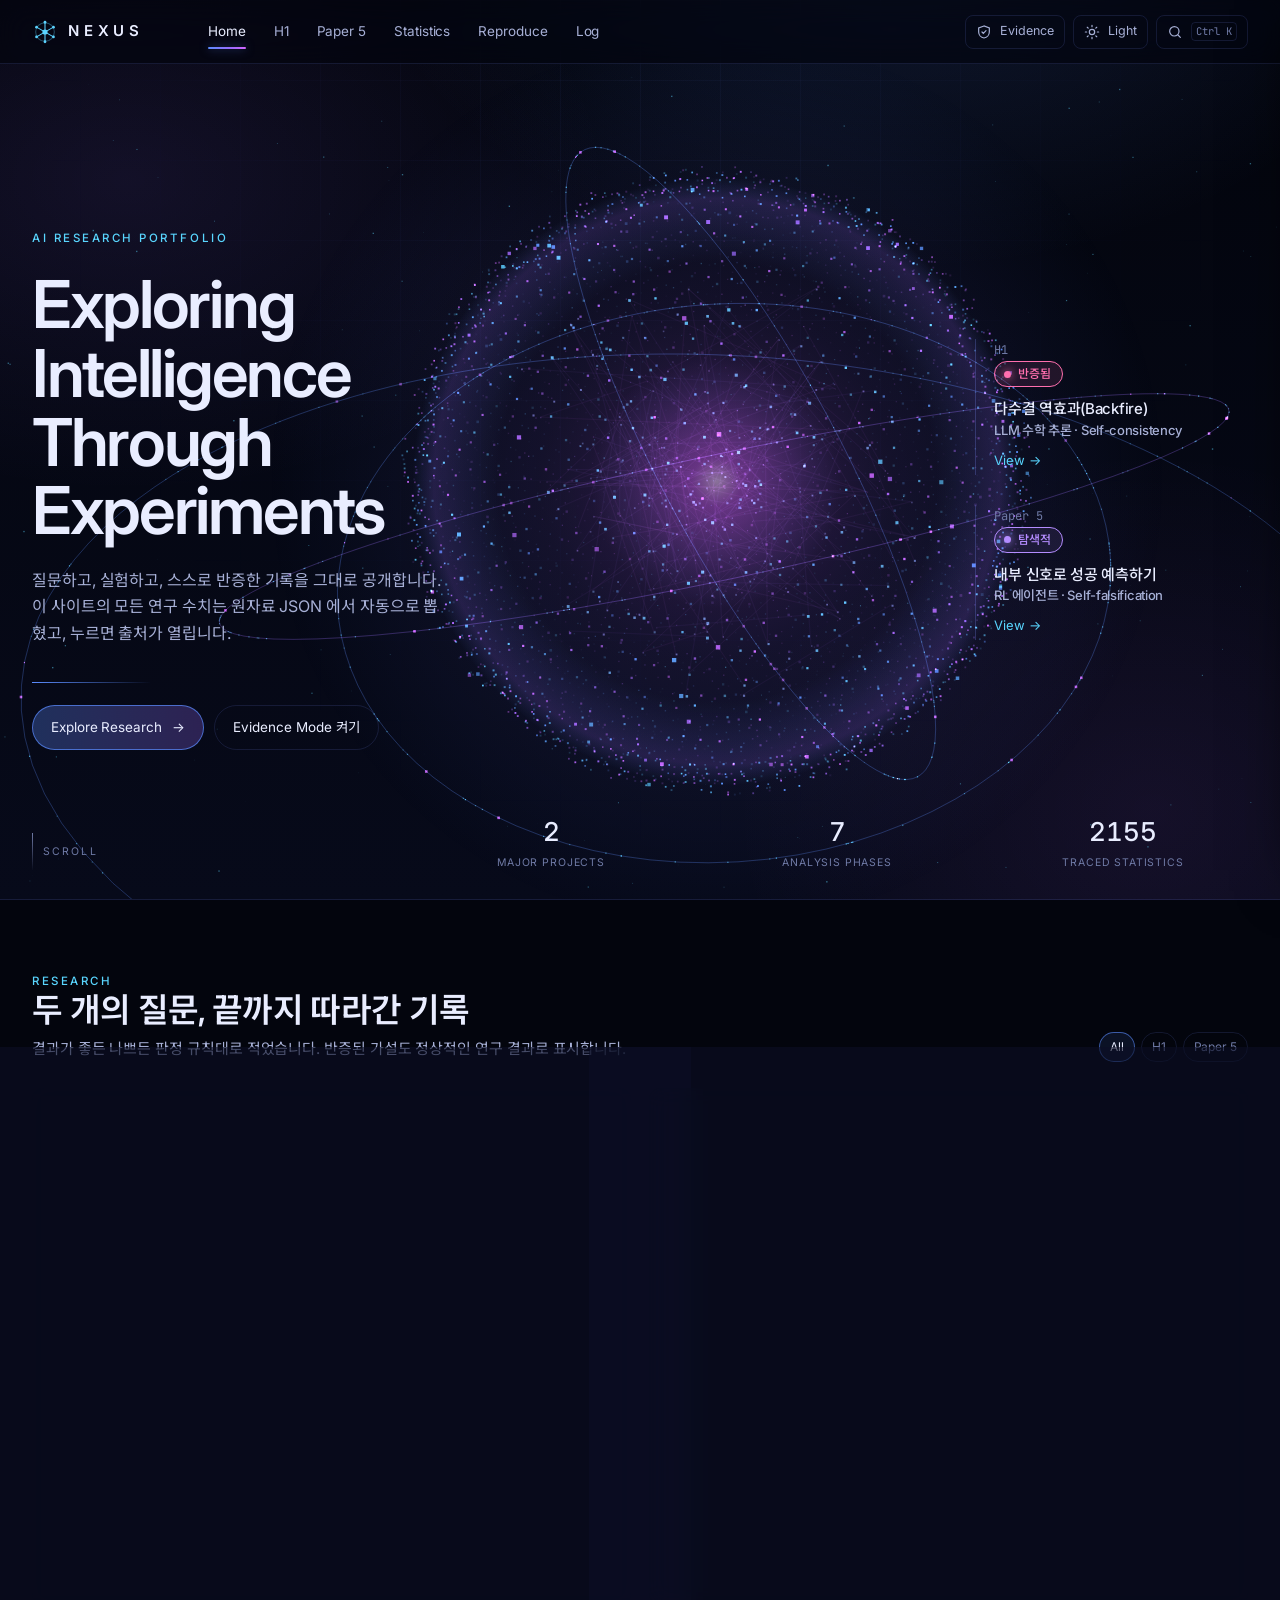
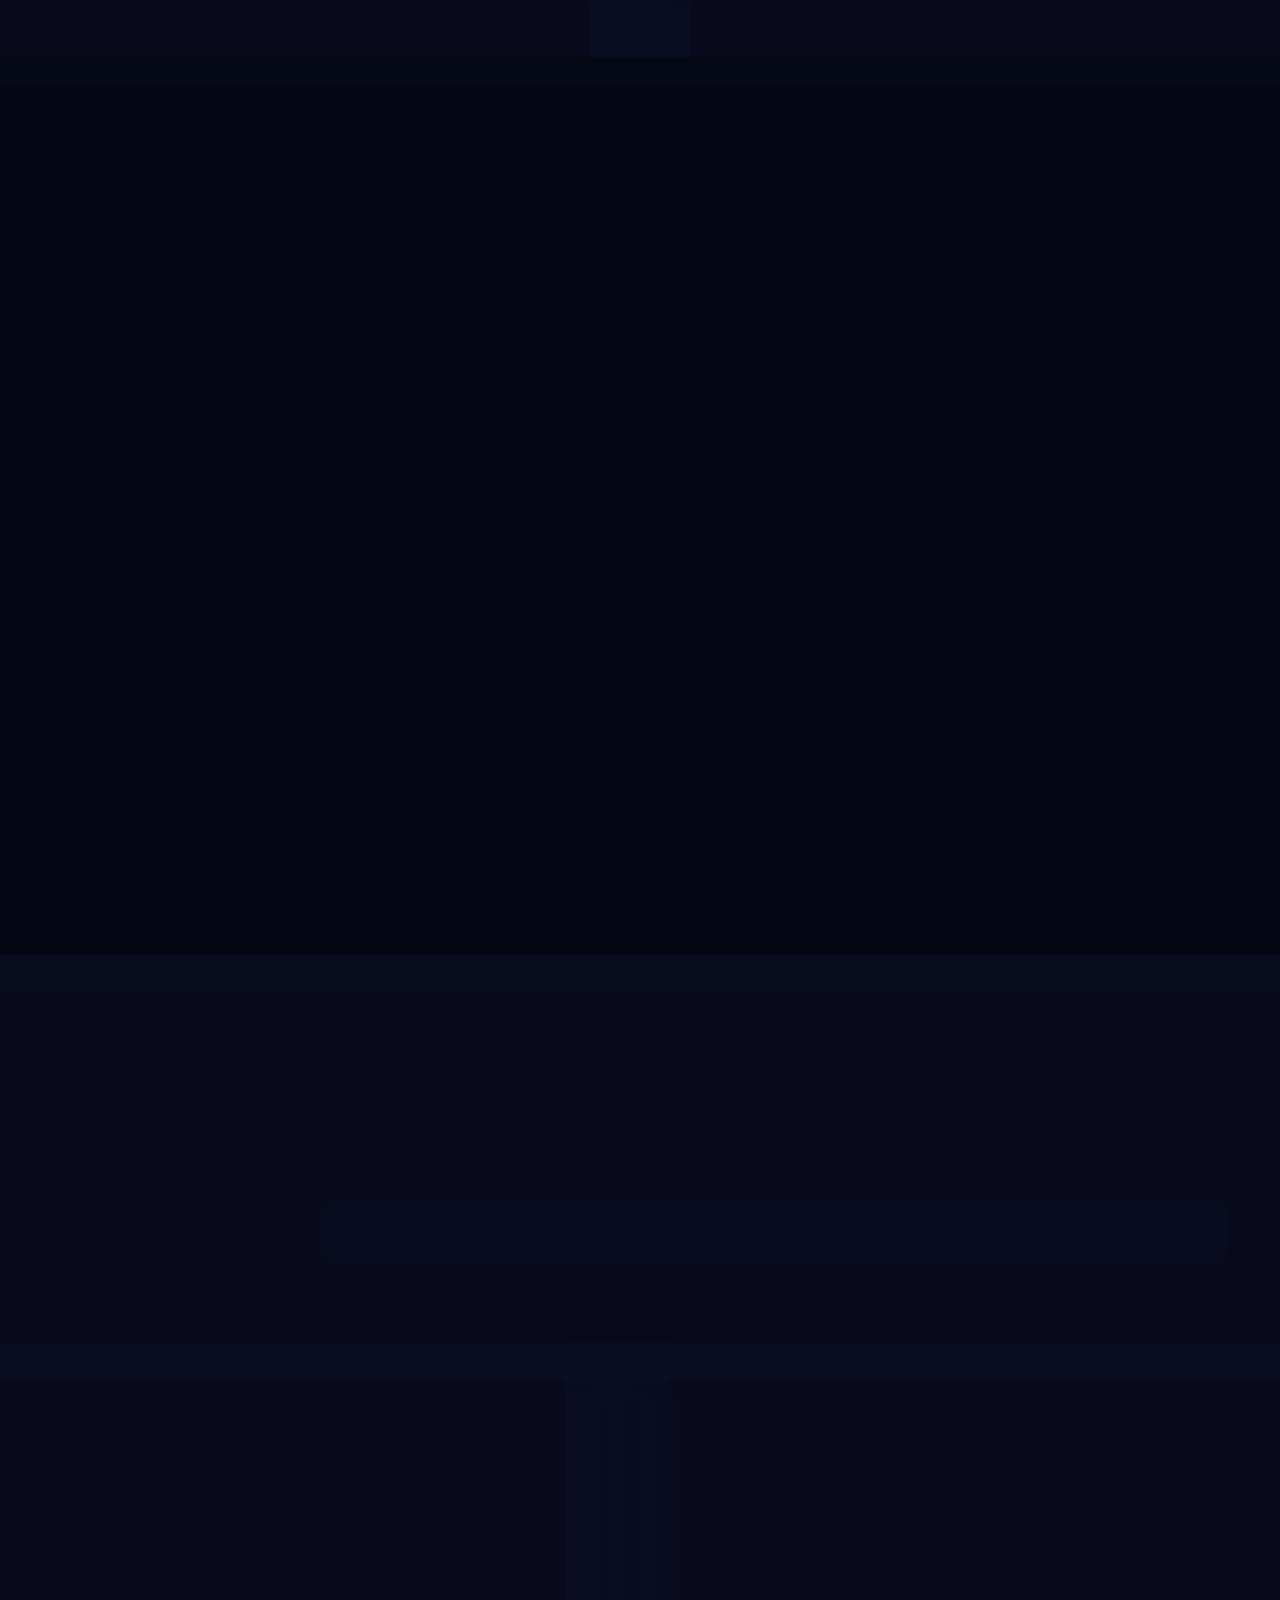
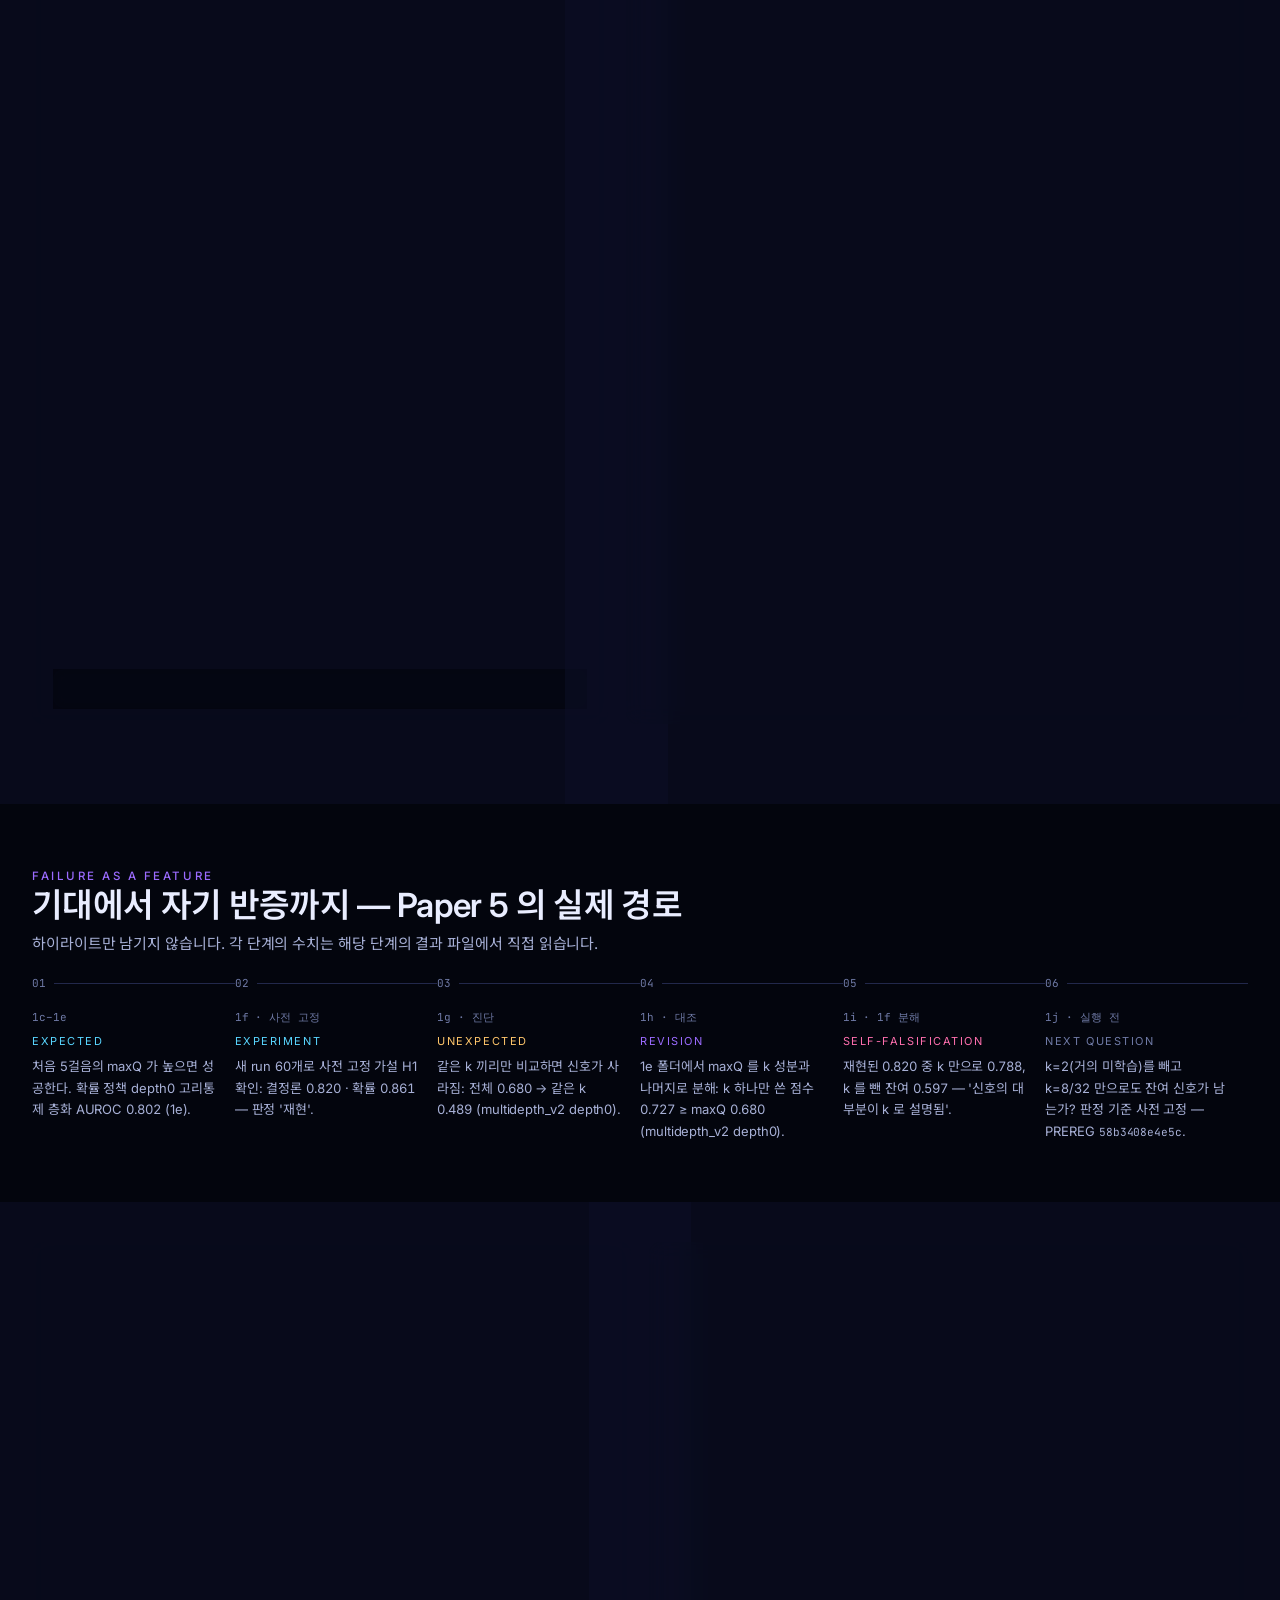
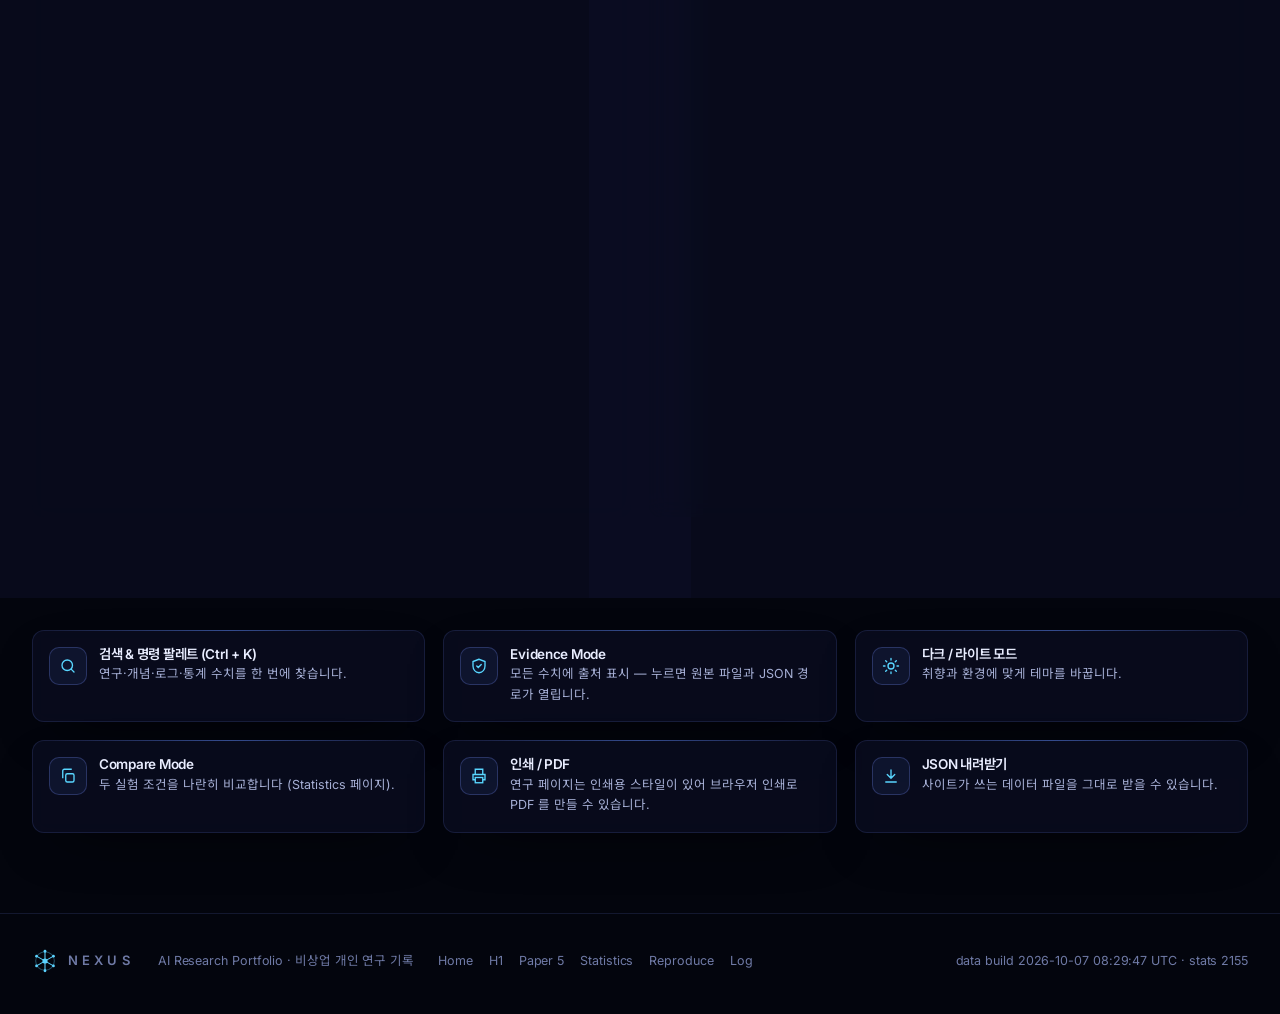
==== commit 1335a208: "NEXUS: lab panel in the reference layout, neural-network loader - lab: controls (decomposition step " ====
--- a/index.html
+++ b/index.html
@@ -13,7 +13,7 @@
 <script>try{document.documentElement.dataset.theme=localStorage.getItem("nexus-theme")||"dark"}catch(e){document.documentElement.dataset.theme="dark"}try{if(!sessionStorage.getItem("nx-seen"))document.documentElement.classList.add("nx-first")}catch(e){document.documentElement.classList.add("nx-first")}</script>
 </head>
 <body data-root="./" data-page="home">
-<div class="nx-loader" id="nx-loader" role="status" aria-live="polite" aria-label="NEXUS 불러오는 중"><div class="ld-box"><div class="ld-tiles" aria-hidden="true"><canvas></canvas><canvas></canvas><canvas></canvas><canvas></canvas></div><div class="ld-brand"><svg viewBox="0 0 32 32" fill="none" aria-hidden="true"><g stroke="#8f7bff" stroke-width="1.3"><path d="M16 4v24M5.6 10l20.8 12M26.4 10 5.6 22"/><circle cx="16" cy="16" r="11.5" stroke-opacity=".35"/></g><g fill="#59d6ff"><circle cx="16" cy="16" r="3.2"/></g></svg><span>NEXUS</span></div><div class="ld-bar"><i id="ld-fill"></i></div><div class="ld-row"><span id="ld-msg">연구 데이터를 불러오는 중</span><span id="ld-pct" class="mono">0%</span></div><ul class="ld-files mono" id="ld-files"></ul><button class="ld-skip" type="button" id="ld-skip">건너뛰기</button></div></div>
+<div class="nx-loader" id="nx-loader" role="status" aria-live="polite" aria-label="NEXUS 불러오는 중"><div class="ld-box"><canvas class="ld-net" aria-hidden="true"></canvas><div class="ld-brand"><svg viewBox="0 0 32 32" fill="none" aria-hidden="true"><g stroke="#8f7bff" stroke-width="1.3"><path d="M16 4v24M5.6 10l20.8 12M26.4 10 5.6 22"/><circle cx="16" cy="16" r="11.5" stroke-opacity=".35"/></g><g fill="#59d6ff"><circle cx="16" cy="16" r="3.2"/></g></svg><span>NEXUS</span></div><div class="ld-bar"><i id="ld-fill"></i></div><div class="ld-row"><span id="ld-msg">연구 데이터를 불러오는 중</span><span id="ld-pct" class="mono">0%</span></div><ul class="ld-files mono" id="ld-files"></ul><button class="ld-skip" type="button" id="ld-skip">건너뛰기</button></div></div>
 <noscript><style>.nx-loader{display:none!important}</style></noscript>
 <a class="skip" href="#main">본문으로 건너뛰기</a>
 <header id="nav"><noscript><nav class="wrap"><a href="./">NEXUS</a> · <a href="h1/">H1</a> · <a href="paper5/">Paper 5</a> · <a href="statistics/">Statistics</a> · <a href="reproduce/">Reproduce</a> · <a href="log/">Log</a></nav></noscript></header>
--- a/assets/css/nexus.css
+++ b/assets/css/nexus.css
@@ -707,8 +707,7 @@
 @keyframes nxld-in { to { opacity: 1; } }
 .nx-loader.done { animation: none !important; opacity: 0 !important; visibility: hidden; pointer-events: none; }
 .ld-box { width: min(360px, 100%); display: flex; flex-direction: column; align-items: center; gap: 14px; }
-.ld-tiles { display: grid; grid-template-columns: repeat(4, 58px); gap: 10px; }
-.ld-tiles canvas { width: 58px; height: 58px; border-radius: 6px; background: #070b24; box-shadow: 0 0 0 1px var(--line), 0 0 24px -8px var(--glow-blue); image-rendering: pixelated; }
+.ld-net { width: 320px; max-width: 100%; height: auto; aspect-ratio: 320 / 150; }
 .ld-brand { display: flex; align-items: center; gap: 10px; font-weight: 600; letter-spacing: .34em; font-size: 15px; color: var(--text); margin-top: 6px; }
 .ld-brand svg { width: 26px; height: 26px; }
 .ld-bar { width: 100%; height: 3px; border-radius: 3px; background: var(--line); overflow: hidden; }
@@ -724,3 +723,17 @@
 .ld-skip:hover, .ld-skip:focus-visible { color: var(--text); outline: 1px solid var(--line-2); }
 @media print { .nx-loader { display: none !important; } }
 @media (prefers-reduced-motion: reduce) { .nx-loader, .ld-bar i { transition: none; } }
+/* reference-layout lab details */
+.l2-row { display: flex; justify-content: space-between; align-items: baseline; }
+.l2-conds { display: grid; grid-template-columns: repeat(2, minmax(0, 1fr)); gap: 8px; }
+.l2-conds button { all: unset; cursor: pointer; text-align: center; font-size: 12.5px; padding: 9px 6px; border-radius: 9px; border: 1px solid var(--line); background: color-mix(in srgb, var(--panel-2) 80%, transparent); color: var(--text-2); }
+.l2-conds button[aria-pressed="true"] { border-color: var(--blue); color: var(--text); background: color-mix(in srgb, var(--blue) 18%, transparent); box-shadow: 0 0 16px -6px var(--glow-blue); }
+.l2-conds button:focus-visible { outline: 2px solid var(--cyan); }
+.l2-run { background: transparent; border: 1px solid color-mix(in srgb, var(--text) 60%, transparent); }
+.l2-rowlab { font-size: 12.5px; color: var(--text); margin: 10px 0 6px; }
+.l2-tiles { display: grid; grid-template-columns: repeat(4, minmax(0, 1fr)); gap: 10px; }
+.l2-tile { margin: 0; }
+.l2-tile figcaption { font-size: 10px; color: var(--text-3); margin-top: 4px; text-align: center; white-space: nowrap; overflow: hidden; text-overflow: ellipsis; }
+.htile.none { aspect-ratio: 1; display: grid; place-items: center; font-size: 10.5px; color: var(--text-3); background: repeating-linear-gradient(45deg, rgba(255,255,255,.05) 0 3px, transparent 3px 6px), #070b24; }
+.l2-stage .stage-cap, .xp-stage .stage-cap { padding-top: 18px; left: 0; right: 0; padding-left: 16px; padding-right: 16px; bottom: 0; padding-bottom: 12px; background: linear-gradient(to bottom, transparent, color-mix(in srgb, var(--bg) 85%, transparent) 45%); }
+@media (max-width: 760px) { .l2-stage { min-height: 420px; } }
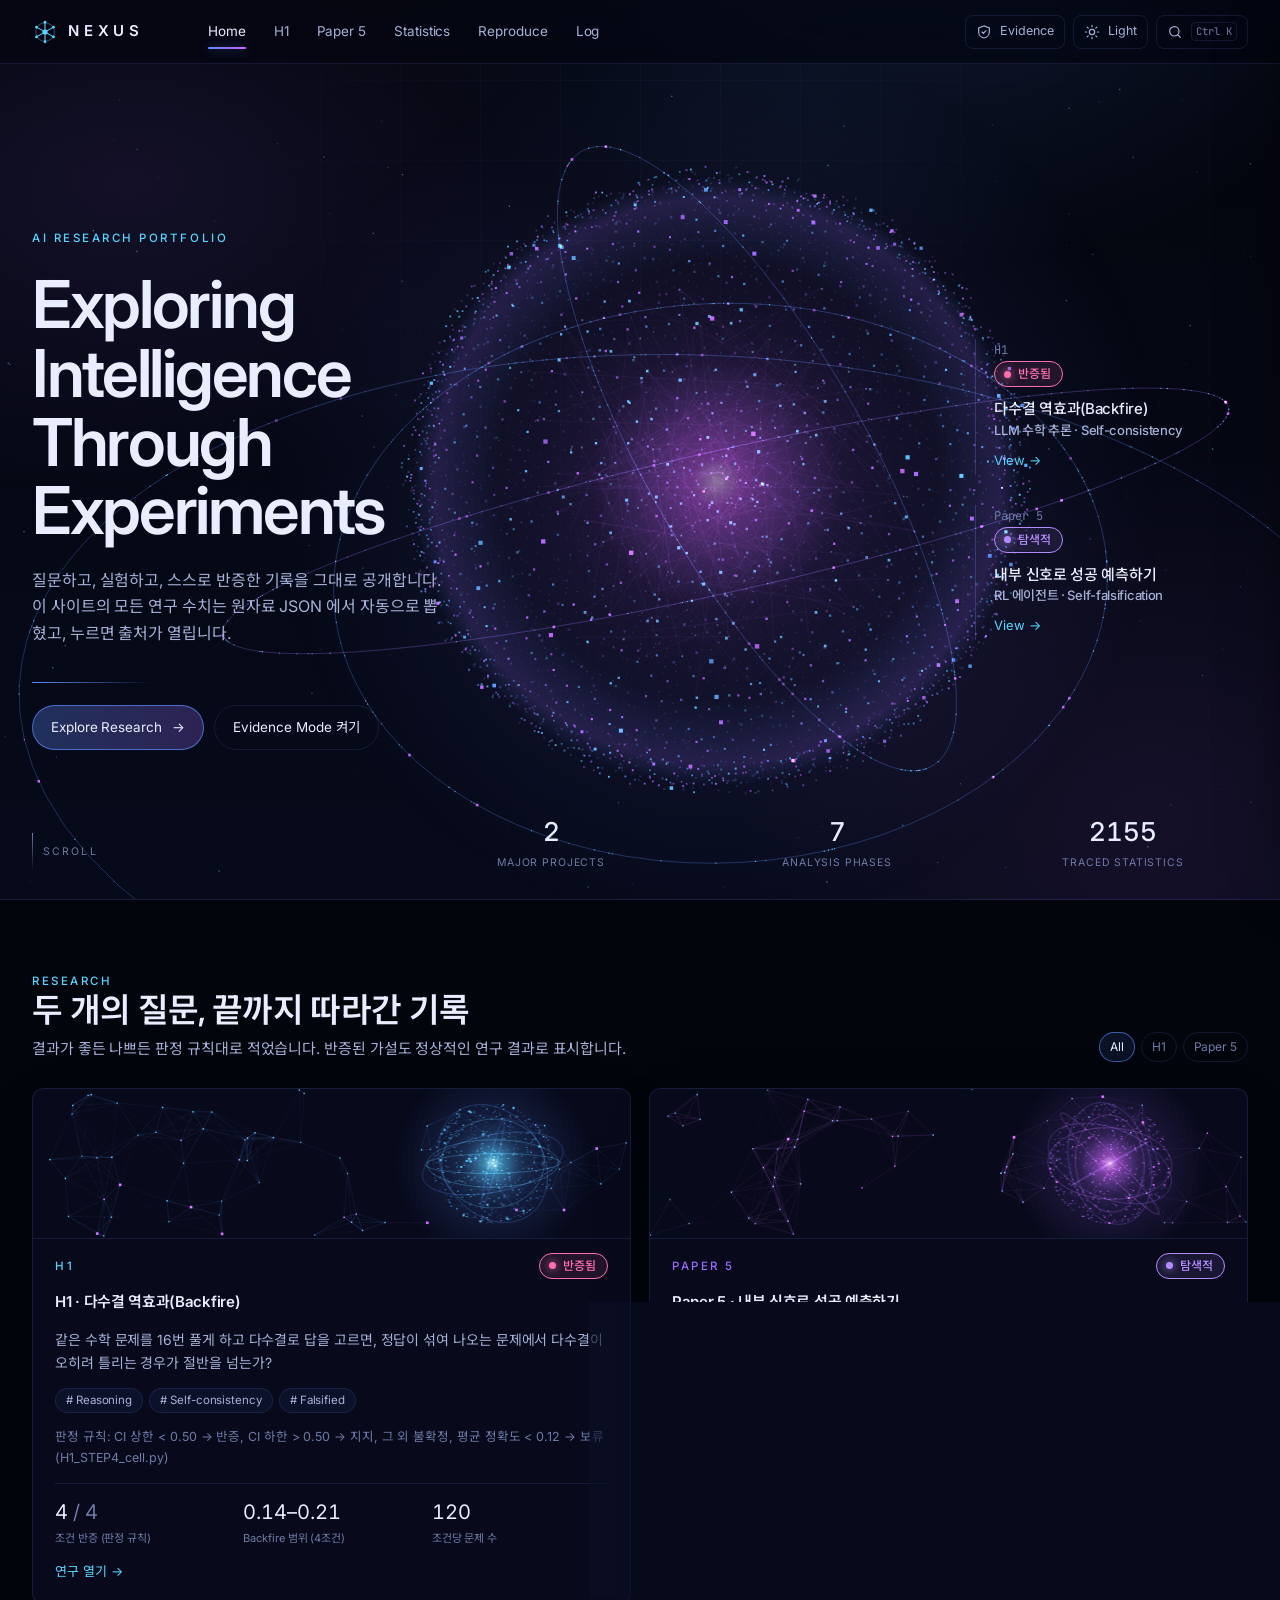
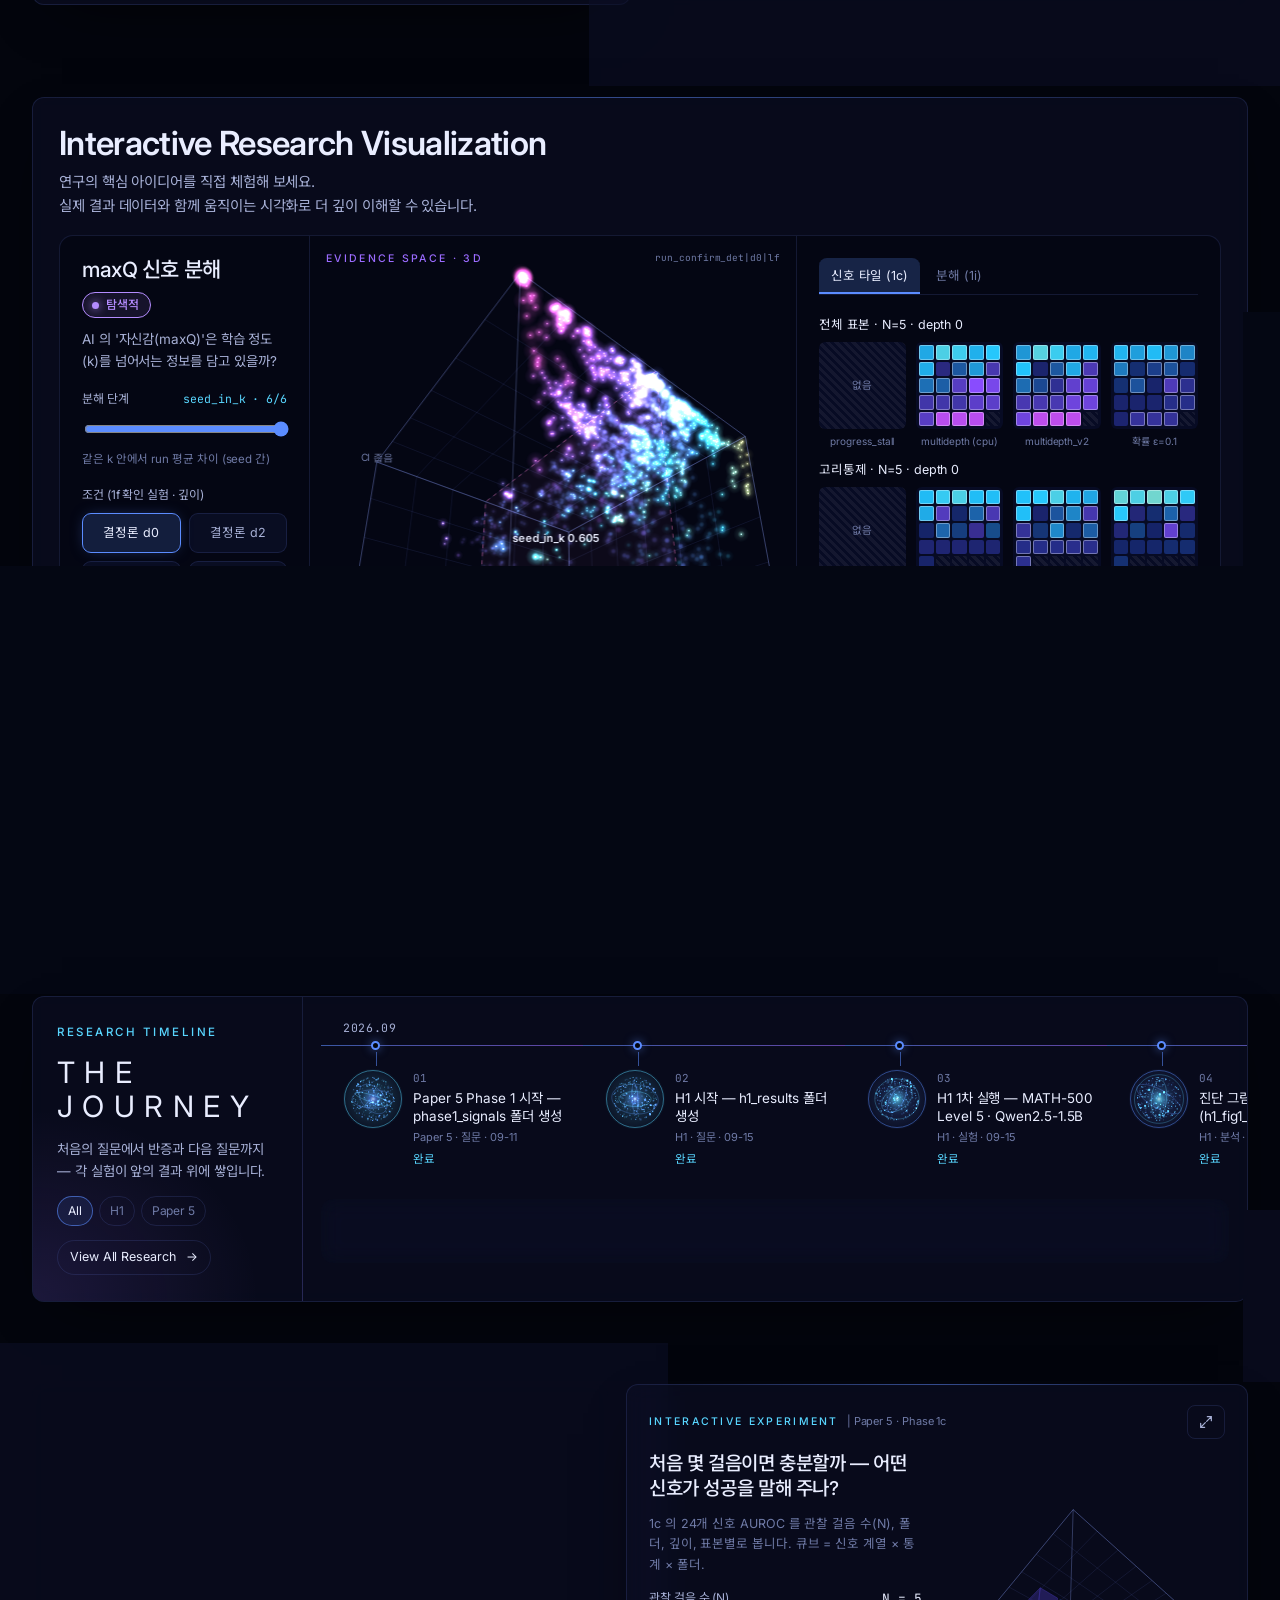
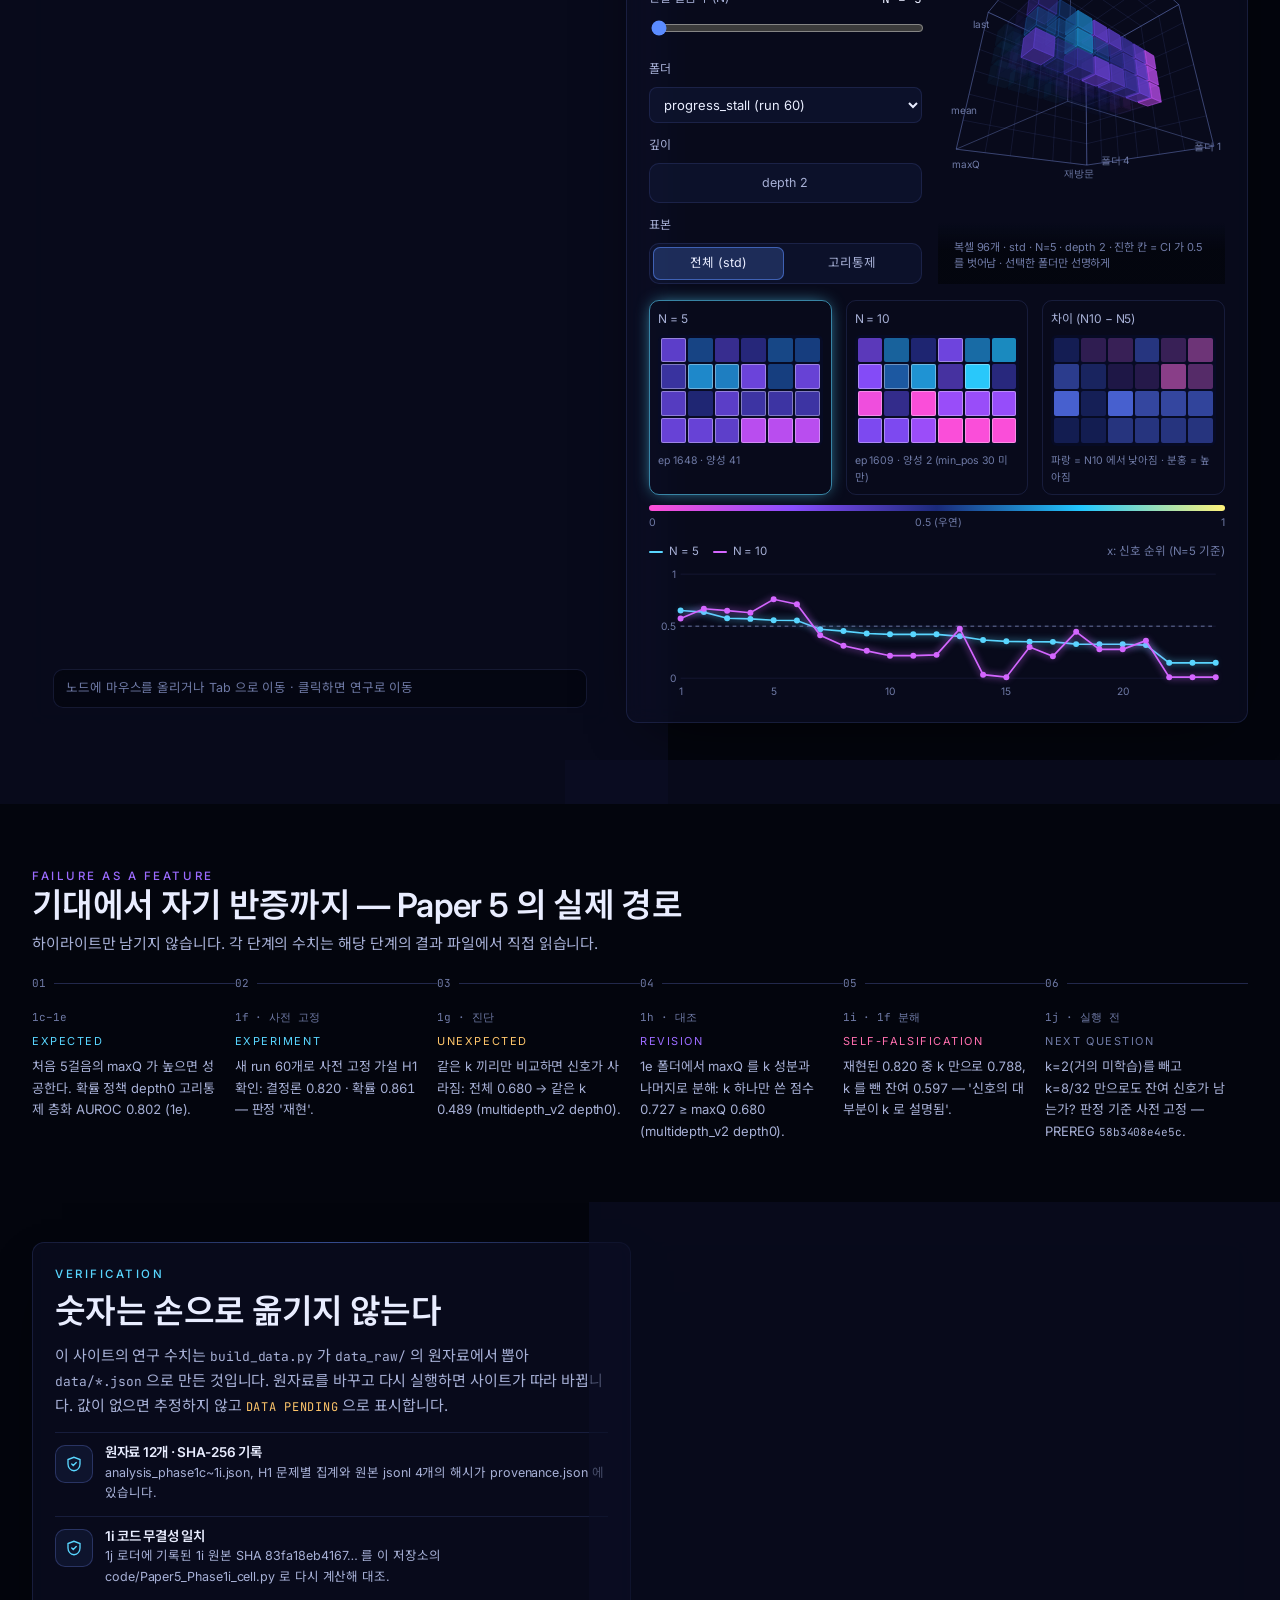
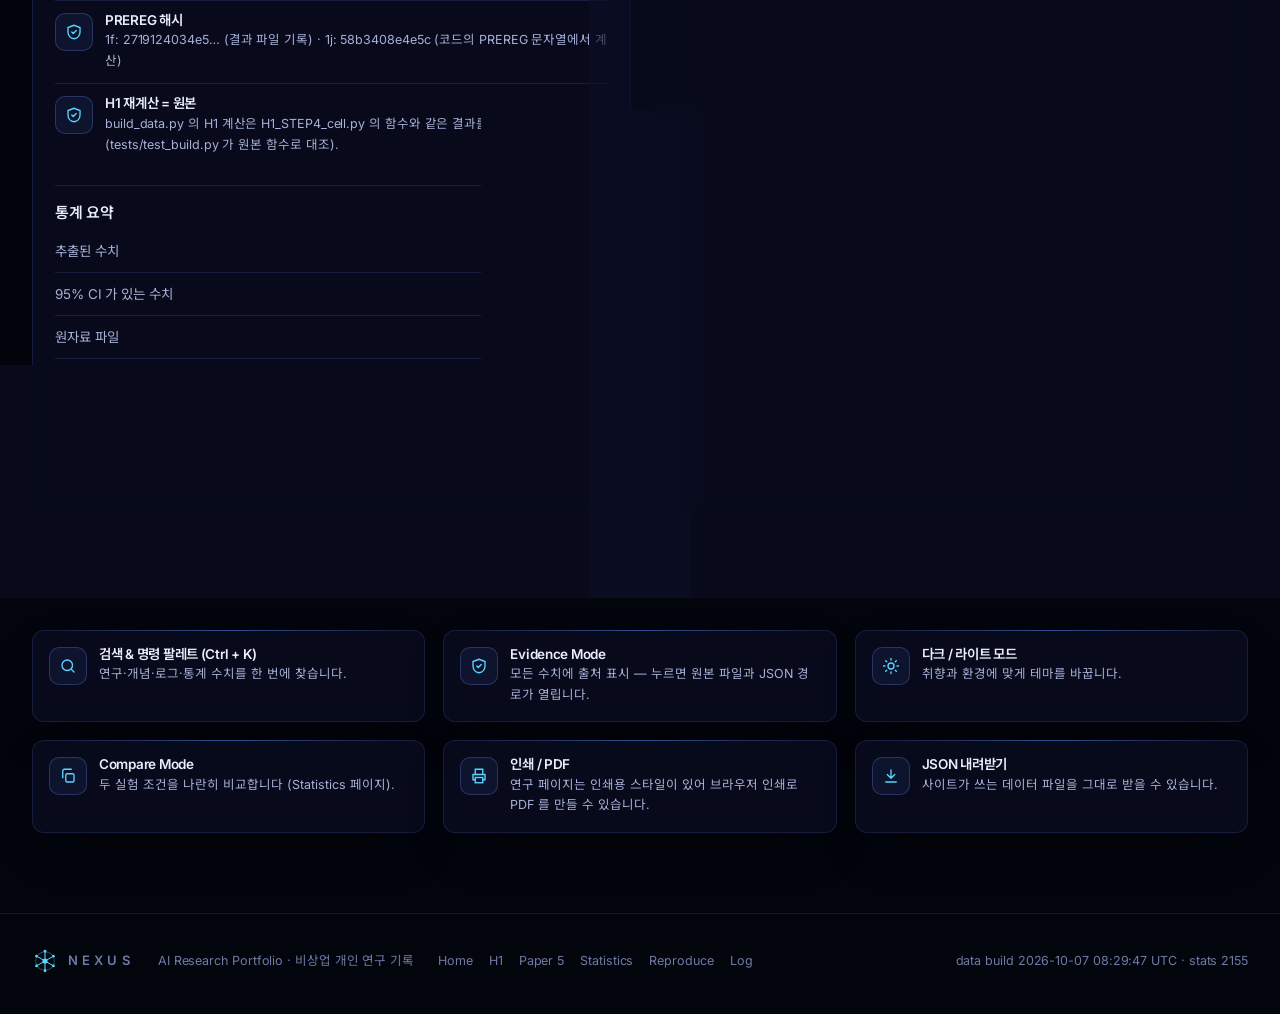
==== commit 4cd31a29: "Move NEXUS into its own repository; serve from GitHub Pages - site now lives at the repository root " ====
--- a/index.html
+++ b/index.html
@@ -140,8 +140,9 @@
         </div>
         <div class="panel reveal">
           <div class="panel-title"><div><h3>Reproduce <span class="faint" style="font-weight:400">(재현)</span></h3><div class="sub">모든 수치는 아래 명령으로 다시 만들 수 있습니다</div></div><a class="link-arrow" href="reproduce/">재현 정보 →</a></div>
-          <div class="code-block"><span class="c"># 1. 사이트 폴더로 이동</span>
-cd nexus
+          <div class="code-block"><span class="c"># 1. 저장소 받기</span>
+git clone https://github.com/SeoJunLee-code/Nexus-.github.io
+cd Nexus-.github.io
 <span class="c"># 2. 원자료 → data/*.json (표준 라이브러리만 사용)</span>
 python3 build_data.py
 <span class="c"># 3. 커밋된 data/ 가 원자료와 같은지 확인</span>
